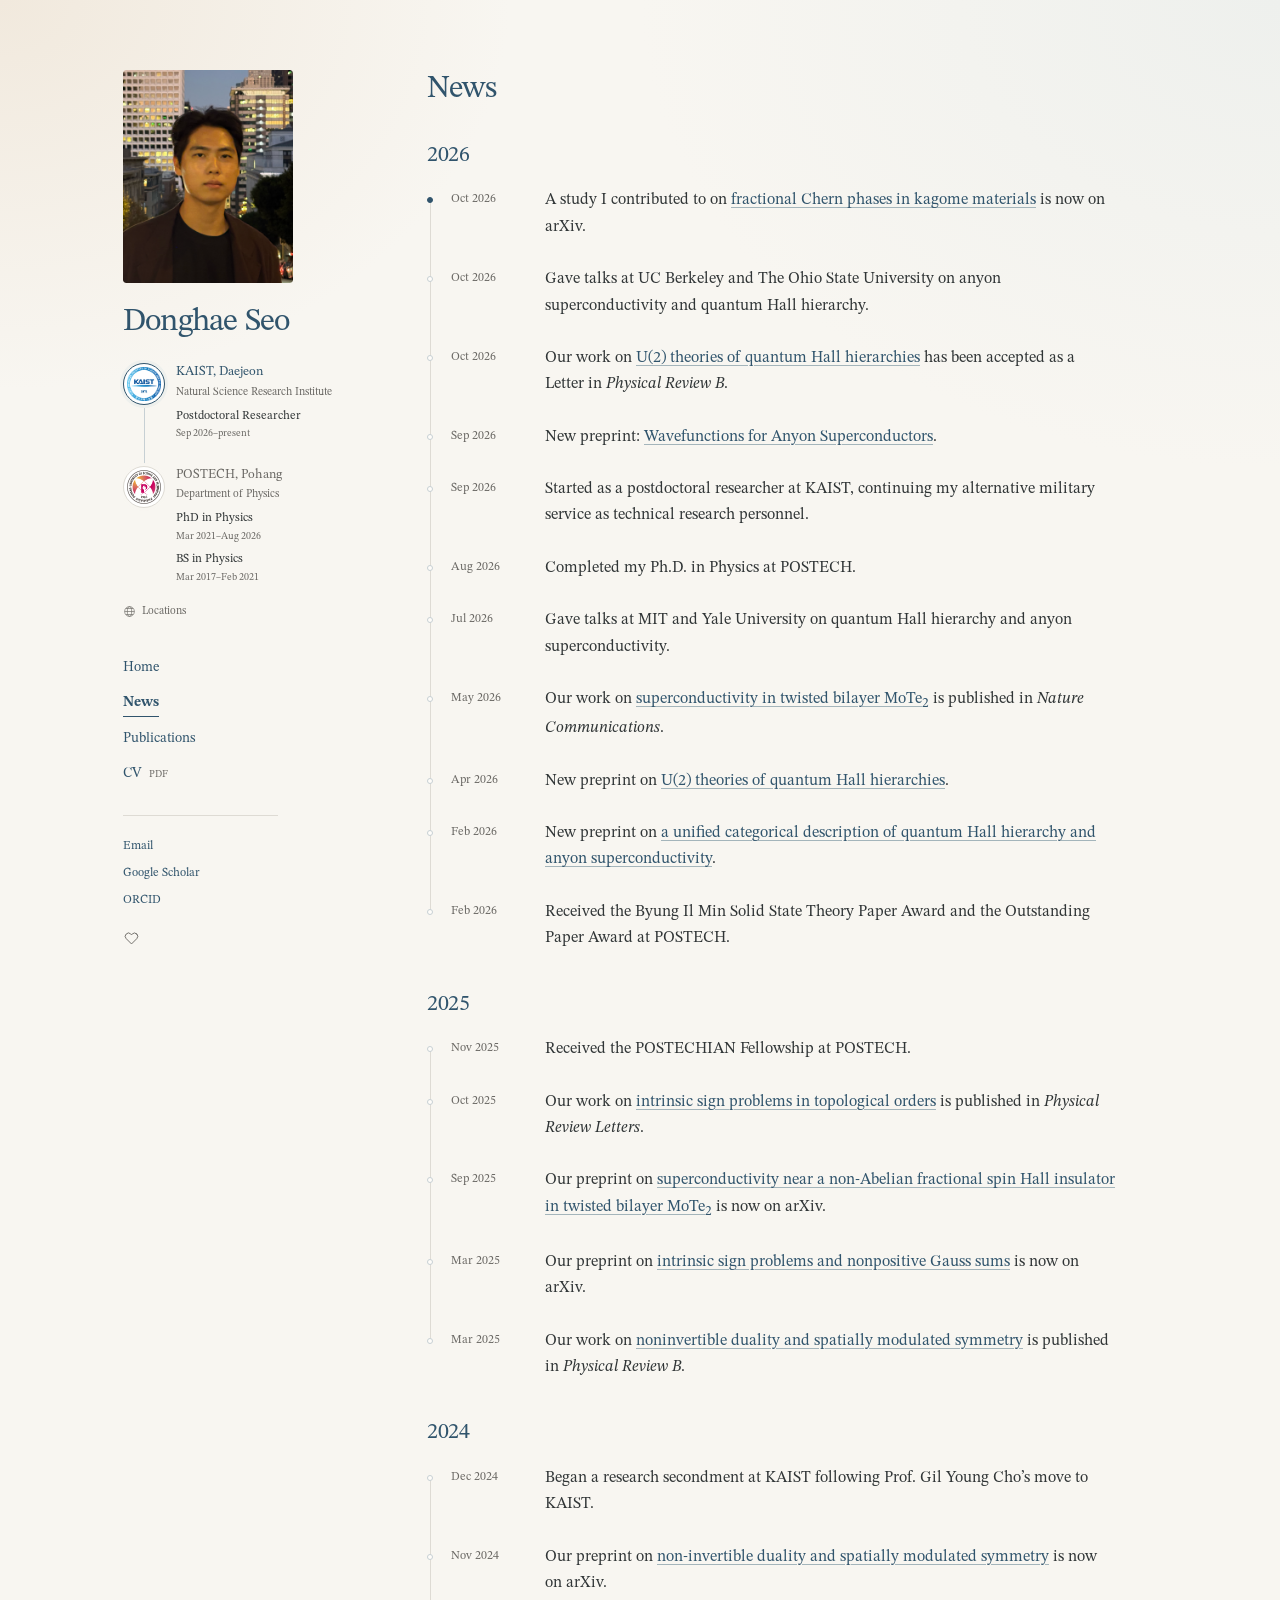
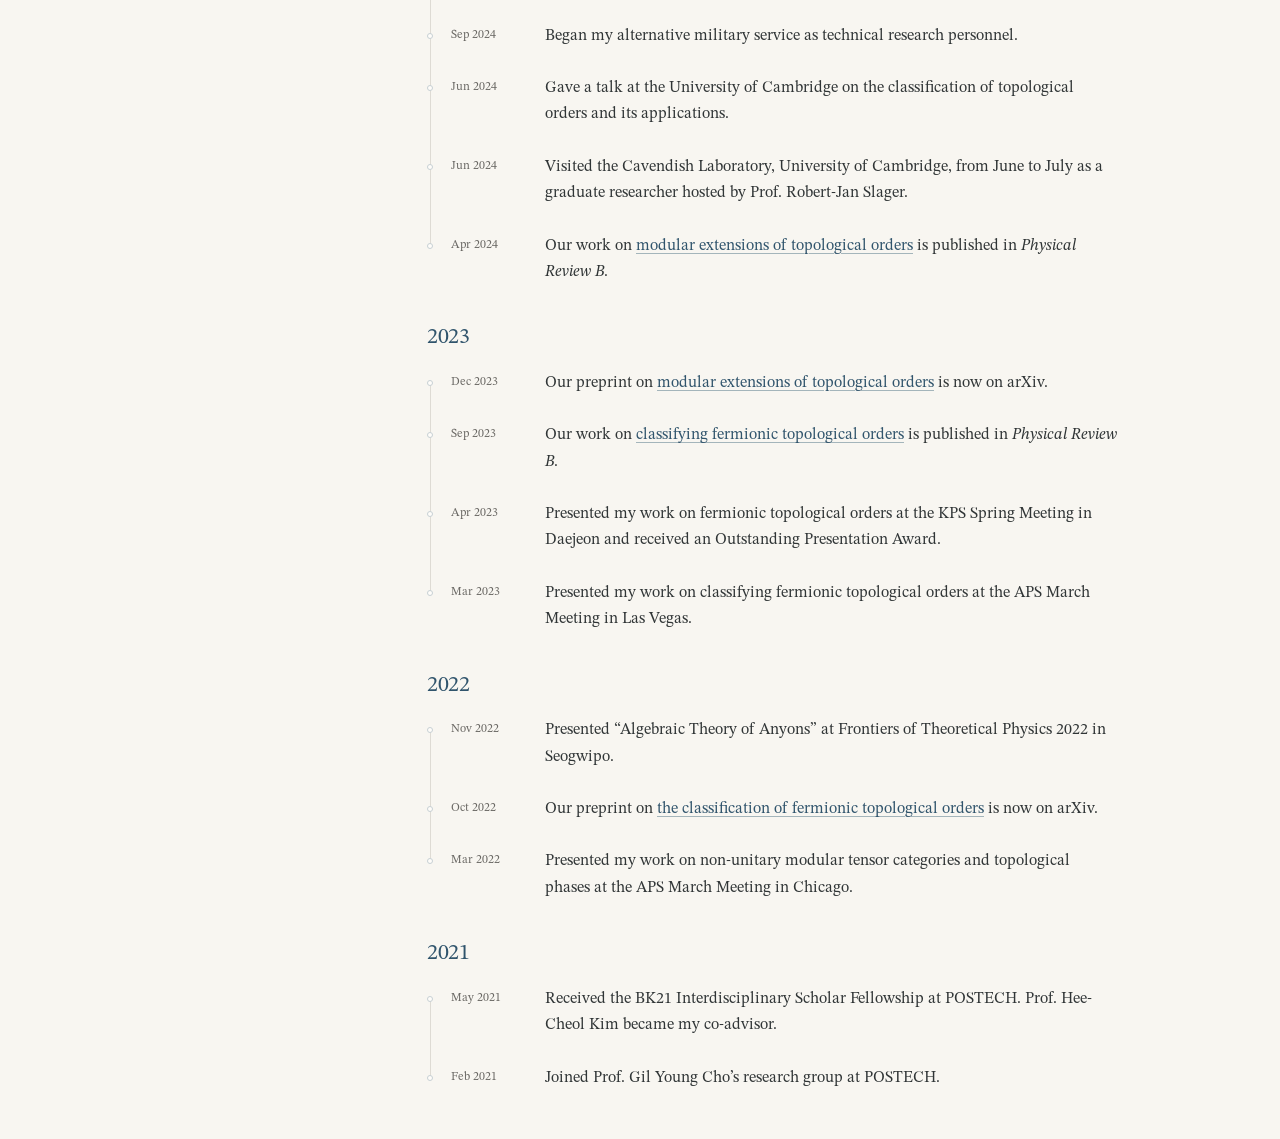
==== news.html @ e355d9b3 "Announce kagome preprint and update CV with OSU seminar" ====
<!doctype html>
<html lang="en">
<head>
  <!-- Google tag (gtag.js): G-DH060W1ZBT; initialized once by analytics.js. -->
  <script src="analytics.js?v=5"></script>
  <meta charset="utf-8">
  <meta name="viewport" content="width=device-width, initial-scale=1">
  <meta name="description" content="News and updates from Donghae Seo, a theoretical physicist at KAIST.">
  <title>News · Donghae Seo</title>
  <link rel="icon" href="data:,">
  <script src="themes.js?v=8"></script>
  <link rel="stylesheet" href="styles.css?v=23">
  <link rel="stylesheet" href="kaist-theme.css?v=13">
  <script defer src="motion.js"></script>
  <script defer src="profile.js?v=3"></script>
  <script defer src="assets/map/d3.v7.9.0.min.js"></script>
  <script defer src="assets/map/topojson-client.v3.1.0.min.js"></script>
  <script defer src="assets/map/land-50m.js"></script>
  <script defer src="assets/map/land-110m.js"></script>
  <script defer src="locations-data.js?v=6"></script>
  <script defer src="locations-layout.js?v=1"></script>
  <script defer src="locations.js?v=2"></script>
</head>
<body>
  <a class="skip-link" href="#main">Skip to content</a>
  <div class="site-layout">
    <header class="identity">
      <div class="profile-heading">
        <details class="photo-disclosure">
          <summary class="photo-trigger" aria-label="Portrait of Donghae Seo — photo location and date" aria-controls="photo-note">
            <img class="profile-photo" src="assets/donghae-seo-san-francisco-2026-profile-4x5.png" alt="Portrait of Donghae Seo" width="1600" height="2000">
          </summary>
          <p class="photo-note" id="photo-note">San Francisco <span class="photo-date">· 2026</span></p>
        </details>
        <div class="profile-details">
          <details class="name-disclosure">
            <summary class="site-name" aria-controls="name-note" aria-label="Donghae Seo — Korean name and pronunciation">Donghae Seo</summary>
            <div class="name-note" id="name-note">
              <p class="name-korean" lang="ko">서동해</p>
              <p class="name-pronunciation" aria-label="Approximate English pronunciation">Donghae <span>“dong-heh”</span><br>Seo <span>“suh”</span></p>
              <div class="name-hint">
                <p>A couple of pronunciation hints:</p>
                <dl class="name-memory">
                  <div><dt>hae</dt><dd>“head” without the <em>d</em></dd></div>
                  <div><dt>Seo</dt><dd>“sun” without the <em>n</em></dd></div>
                </dl>
              </div>
            </div>
          </details>
          <details class="affiliation-history" open>
            <summary class="affiliation-summary">
              <span class="affiliation-current">
                <img src="assets/kaist-emblem.gif" alt="" width="32" height="32">
                <span class="affiliation-current-label"><span class="affiliation-current-school">KAIST, Daejeon</span><span class="affiliation-current-title">Postdoctoral Researcher</span></span>
              </span>
              <span class="affiliation-summary-heading">Affiliations</span>
              <span class="affiliation-more"><span class="affiliation-more-label">More</span><span class="affiliation-less-label">Less</span></span>
            </summary>
            <ol class="affiliations" aria-label="Affiliation timeline: select a color theme">
              <li>
                <span class="affiliation-choice current-affiliation">
                  <span class="affiliation-badge"><img class="affiliation-emblem" src="assets/kaist-emblem.gif" alt="" width="34" height="34"></span>
                  <span class="affiliation-label">
                    <span class="affiliation-school">KAIST, Daejeon</span>
                    <span class="affiliation-unit">Natural Science Research Institute</span>
                    <span class="affiliation-positions">
                      <span class="affiliation-position"><span class="affiliation-title">Postdoctoral Researcher</span><span class="affiliation-period">Sep 2026–present</span></span>
                    </span>
                  </span>
                </span>
              </li>
              <li>
                <span class="affiliation-choice former-affiliation">
                  <span class="affiliation-badge"><img class="affiliation-emblem" src="assets/postech-emblem.png" alt="" width="34" height="34"></span>
                  <span class="affiliation-label">
                    <span class="affiliation-school">POSTECH, Pohang</span>
                    <span class="affiliation-unit">Department of Physics</span>
                    <span class="affiliation-positions">
                      <span class="affiliation-position"><span class="affiliation-title">PhD in Physics</span><span class="affiliation-period">Mar 2021–Aug 2026</span></span>
                      <span class="affiliation-position"><span class="affiliation-title">BS in Physics</span><span class="affiliation-period">Mar 2017–Feb 2021</span></span>
                    </span>
                  </span>
                </span>
              </li>
            </ol>
          </details>
          <details class="location-disclosure">
            <summary class="location-trigger" aria-controls="location-panel">
              <svg viewBox="0 0 24 24" aria-hidden="true"><circle cx="12" cy="12" r="9"/><ellipse cx="12" cy="12" rx="4" ry="9"/><path d="M3 12h18M5 6.5h14M5 17.5h14"/></svg>
              <span>Locations</span>
            </summary>
            <div class="location-panel" id="location-panel">
              <div class="location-heading"><span>Affiliations &amp; visits</span><div class="location-views" aria-label="Map view"><button type="button" data-map-view="map" aria-pressed="true">Map</button><button type="button" data-map-view="globe" aria-pressed="false">Globe</button></div></div>
              <svg class="location-map" viewBox="0 0 320 180" role="group" aria-label="Affiliations and institutions visited in South Korea, Japan, the United Kingdom, and the United States"></svg>
              <div class="location-map-tools"><span class="location-map-caption">Select a dot</span><div class="location-zoom-controls" aria-label="Map zoom"><button class="location-zoom-step location-zoom-out" type="button" aria-label="Zoom out" disabled>−</button><button class="location-zoom" type="button" disabled>World view</button><button class="location-zoom-step location-zoom-in" type="button" aria-label="Zoom in">+</button></div></div>
              <div class="location-legend" aria-label="Filled dots mark affiliations; outlined dots mark visits"><span><i class="legend-affiliation"></i>Affiliations</span><span><i class="legend-visit"></i>Visits</span></div>
              <label class="location-picker-label" for="location-select">Choose an institution</label>
              <select class="location-picker" id="location-select" aria-label="Choose an institution">
                <optgroup label="Affiliations"><option value="kaist">KAIST · Daejeon</option><option value="postech">POSTECH · Pohang</option></optgroup>
              </select>
              <div class="location-status" aria-live="polite"><p class="location-name">KAIST</p><p class="location-city">Daejeon, South Korea</p></div>
              <div class="location-cluster" hidden><div class="location-cluster-heading"><span class="location-cluster-title"></span><button class="location-cluster-close" type="button">Collapse</button></div><ul class="location-cluster-list" aria-label="Institutions in this group"></ul></div>
            </div>
          </details>
          <span class="theme-status" role="status" aria-live="polite"></span>
        </div>
      </div>
      <nav class="site-nav" aria-label="Main navigation">
        <a href="index.html">Home</a>
        <a href="news.html" aria-current="page">News</a>
        <a href="publications.html">Publications</a>
        <a href="assets/Donghae_Seo_CV.pdf">CV <span class="format">PDF</span></a>
      </nav>
      <div class="profile-links" aria-label="Contact and academic profiles">
        <details class="email-disclosure">
          <summary class="email-trigger" aria-controls="email-note" aria-label="Show KAIST email address">Email</summary>
          <div class="email-note" id="email-note">
            <a class="email-address" hidden></a>
            <noscript>donghae.seo [at] kaist.ac.kr</noscript>
          </div>
        </details>
        <a href="https://scholar.google.com/citations?user=h_EDQb0AAAAJ&amp;hl=en">Google Scholar</a>
        <a href="https://orcid.org/0009-0005-3455-2430">ORCID</a>
        <a class="personal-link" href="https://munjungkim.github.io/index.html" aria-label="My wife’s homepage">
          <svg viewBox="0 0 24 24" aria-hidden="true" focusable="false"><path d="M20.5 4.8a5.2 5.2 0 0 0-7.4 0L12 5.9l-1.1-1.1a5.2 5.2 0 0 0-7.4 7.4L12 20.7l8.5-8.5a5.2 5.2 0 0 0 0-7.4Z" stroke-linecap="round" stroke-linejoin="round"/></svg>
        </a>
      </div>
    </header>
    <div class="content-column">
      <main id="main">
        <section class="news-page" aria-labelledby="news-heading">
          <h1 id="news-heading">News</h1>
          <h2 class="news-year" id="news-2026">2026</h2>
          <ul class="news-list" role="list" aria-labelledby="news-2026">
            <li>
              <time datetime="2026-10-17">Oct 2026</time>
              <p>A study I contributed to on <a href="https://arxiv.org/abs/2610.24633">fractional Chern phases in kagome materials</a> is now on arXiv.</p>
            </li>
            <li>
              <time datetime="2026-10">Oct 2026</time>
              <p>Gave talks at UC Berkeley and The Ohio State University on anyon superconductivity and quantum Hall hierarchy.</p>
            </li>
            <li>
              <time datetime="2026-10-05">Oct 2026</time>
              <p>Our work on <a href="https://doi.org/10.1103/fbz5-mbr4">U(2) theories of quantum Hall hierarchies</a> has been accepted as a Letter in <em>Physical Review B</em>.</p>
            </li>
            <li>
              <time datetime="2026-09-03">Sep 2026</time>
              <p>New preprint: <a href="https://arxiv.org/abs/2609.04187">Wavefunctions for Anyon Superconductors</a>.</p>
            </li>
            <li>
              <time datetime="2026-09">Sep 2026</time>
              <p>Started as a postdoctoral researcher at KAIST, continuing my alternative military service as technical research personnel.</p>
            </li>
            <li>
              <time datetime="2026-08">Aug 2026</time>
              <p>Completed my Ph.D. in Physics at POSTECH.</p>
            </li>
            <li>
              <time datetime="2026-07">Jul 2026</time>
              <p>Gave talks at MIT and Yale University on quantum Hall hierarchy and anyon superconductivity.</p>
            </li>
            <li>
              <time datetime="2026-05-29">May 2026</time>
              <p>Our work on <a href="https://doi.org/10.1038/s41467-026-73777-8">superconductivity in twisted bilayer MoTe<sub>2</sub></a> is published in <em>Nature Communications</em>.</p>
            </li>
            <li>
              <time datetime="2026-04-10">Apr 2026</time>
              <p>New preprint on <a href="https://arxiv.org/abs/2604.09542">U(2) theories of quantum Hall hierarchies</a>.</p>
            </li>
            <li>
              <time datetime="2026-02-03">Feb 2026</time>
              <p>New preprint on <a href="https://arxiv.org/abs/2602.03848">a unified categorical description of quantum Hall hierarchy and anyon superconductivity</a>.</p>
            </li>
            <li>
              <time datetime="2026-02">Feb 2026</time>
              <p>Received the Byung Il Min Solid State Theory Paper Award and the Outstanding Paper Award at POSTECH.</p>
            </li>
          </ul>
          <h2 class="news-year" id="news-2025">2025</h2>
          <ul class="news-list" role="list" aria-labelledby="news-2025">
            <li>
              <time datetime="2025-11">Nov 2025</time>
              <p>Received the POSTECHIAN Fellowship at POSTECH.</p>
            </li>
            <li>
              <time datetime="2025-10-02">Oct 2025</time>
              <p>Our work on <a href="https://doi.org/10.1103/c8n5-l11j">intrinsic sign problems in topological orders</a> is published in <em>Physical Review Letters</em>.</p>
            </li>
            <li>
              <time datetime="2025-09-28">Sep 2025</time>
              <p>Our preprint on <a href="https://arxiv.org/abs/2509.23904">superconductivity near a non-Abelian fractional spin Hall insulator in twisted bilayer MoTe<sub>2</sub></a> is now on arXiv.</p>
            </li>
            <li>
              <time datetime="2025-03-27">Mar 2025</time>
              <p>Our preprint on <a href="https://arxiv.org/abs/2503.21925">intrinsic sign problems and nonpositive Gauss sums</a> is now on arXiv.</p>
            </li>
            <li>
              <time datetime="2025-03-05">Mar 2025</time>
              <p>Our work on <a href="https://doi.org/10.1103/PhysRevB.111.115112">noninvertible duality and spatially modulated symmetry</a> is published in <em>Physical Review B</em>.</p>
            </li>
          </ul>
          <h2 class="news-year" id="news-2024">2024</h2>
          <ul class="news-list" role="list" aria-labelledby="news-2024">
            <li>
              <time datetime="2024-12">Dec 2024</time>
              <p>Began a research secondment at KAIST following Prof. Gil Young Cho’s move to KAIST.</p>
            </li>
            <li>
              <time datetime="2024-11-06">Nov 2024</time>
              <p>Our preprint on <a href="https://arxiv.org/abs/2411.04182">non-invertible duality and spatially modulated symmetry</a> is now on arXiv.</p>
            </li>
            <li>
              <time datetime="2024-09">Sep 2024</time>
              <p>Began my alternative military service as technical research personnel.</p>
            </li>
            <li>
              <time datetime="2024-06">Jun 2024</time>
              <p>Gave a talk at the University of Cambridge on the classification of topological orders and its applications.</p>
            </li>
            <li>
              <time datetime="2024-06">Jun 2024</time>
              <p>Visited the Cavendish Laboratory, University of Cambridge, from June to July as a graduate researcher hosted by Prof. Robert-Jan Slager.</p>
            </li>
            <li>
              <time datetime="2024-04-02">Apr 2024</time>
              <p>Our work on <a href="https://doi.org/10.1103/PhysRevB.109.155105">modular extensions of topological orders</a> is published in <em>Physical Review B</em>.</p>
            </li>
          </ul>
          <h2 class="news-year" id="news-2023">2023</h2>
          <ul class="news-list" role="list" aria-labelledby="news-2023">
            <li>
              <time datetime="2023-12-01">Dec 2023</time>
              <p>Our preprint on <a href="https://arxiv.org/abs/2312.00868">modular extensions of topological orders</a> is now on arXiv.</p>
            </li>
            <li>
              <time datetime="2023-09-01">Sep 2023</time>
              <p>Our work on <a href="https://doi.org/10.1103/PhysRevB.108.115103">classifying fermionic topological orders</a> is published in <em>Physical Review B</em>.</p>
            </li>
            <li>
              <time datetime="2023-04">Apr 2023</time>
              <p>Presented my work on fermionic topological orders at the KPS Spring Meeting in Daejeon and received an Outstanding Presentation Award.</p>
            </li>
            <li>
              <time datetime="2023-03">Mar 2023</time>
              <p>Presented my work on classifying fermionic topological orders at the APS March Meeting in Las Vegas.</p>
            </li>
          </ul>
          <h2 class="news-year" id="news-2022">2022</h2>
          <ul class="news-list" role="list" aria-labelledby="news-2022">
            <li>
              <time datetime="2022-11">Nov 2022</time>
              <p>Presented “Algebraic Theory of Anyons” at Frontiers of Theoretical Physics 2022 in Seogwipo.</p>
            </li>
            <li>
              <time datetime="2022-10-07">Oct 2022</time>
              <p>Our preprint on <a href="https://arxiv.org/abs/2210.03681">the classification of fermionic topological orders</a> is now on arXiv.</p>
            </li>
            <li>
              <time datetime="2022-03">Mar 2022</time>
              <p>Presented my work on non-unitary modular tensor categories and topological phases at the APS March Meeting in Chicago.</p>
            </li>
          </ul>
          <h2 class="news-year" id="news-2021">2021</h2>
          <ul class="news-list" role="list" aria-labelledby="news-2021">
            <li>
              <time datetime="2021-05">May 2021</time>
              <p>Received the BK21 Interdisciplinary Scholar Fellowship at POSTECH. Prof. Hee-Cheol Kim became my co-advisor.</p>
            </li>
            <li>
              <time datetime="2021-02">Feb 2021</time>
              <p>Joined Prof. Gil Young Cho’s research group at POSTECH.</p>
            </li>
          </ul>
        </section>
      </main>

    </div>
  </div>
</body>
</html>
---- styles.css ----
* { box-sizing: border-box; }
:root {
  color-scheme: light;
  --paper: #f8f6f1;
  --surface: #fffdfa;
  --ink: #303536;
  --muted: #6b6965;
  --link: #30546c;
  --rule: #dedbd4;
  --serif: 'STIX Two Text', 'Times New Roman', serif;
}
html { scroll-padding-top: 30px; }
body {
  margin: 0;
  min-height: 100vh;
  background-color: var(--paper);
  /* Soft light at the page edges echoes the portrait; it fades before the
     longer reading sections and follows the selected affiliation palette. */
  background-image:
    radial-gradient(ellipse 680px 520px at 0 0, #f1e9dd 0%, transparent 75%),
    radial-gradient(ellipse 820px 600px at 100% 0, var(--theme-wash, #eef0ed) 0%, transparent 78%);
  background-size: 100% 700px;
  background-repeat: no-repeat;
  color: var(--ink);
  font: 16px/1.75 var(--serif);
  -webkit-font-smoothing: antialiased;
}
button, input, select, textarea { font-family: inherit; }
a { color: var(--link); text-decoration: underline; text-decoration-color: #9eb2c0; text-underline-offset: 3px; text-decoration-thickness: 1px; }
a:hover { color: #122f43; text-decoration-color: currentColor; }
a:focus-visible { outline: 2px solid var(--link); outline-offset: 5px; }
p { margin: 0 0 18px; }
h1, h2, h3, h4 { color: var(--ink); }
.site-layout { display: grid; grid-template-columns: 220px minmax(0, 690px); gap: 84px; max-width: 1114px; margin: 70px auto 0; padding: 0 40px; }
.identity { position: sticky; top: 56px; align-self: start; }
.photo-disclosure { position: relative; width: fit-content; margin-bottom: 20px; }
.photo-trigger { display: block; overflow: hidden; list-style: none; cursor: pointer; border-radius: 3px; }
.photo-trigger::-webkit-details-marker { display: none; }
.photo-trigger::marker { content: ''; }
.photo-trigger:focus-visible { outline: 2px solid var(--link); outline-offset: 4px; }
.profile-photo { display: block; width: 170px; height: auto; aspect-ratio: 4 / 5; object-fit: cover; object-position: center; border-radius: 3px; margin: 0; }
.photo-note { position: absolute; top: 100%; left: 0; margin: 7px 0 0; color: var(--muted); font-size: 11px; line-height: 1.2; white-space: nowrap; }
.photo-date { white-space: nowrap; }
.profile-details { min-width: 0; }
.name-disclosure { position: relative; width: fit-content; max-width: 100%; margin-bottom: 16px; }
.site-name { display: block; color: var(--ink); font: 400 32px/1.2 var(--serif); letter-spacing: -.035em; white-space: nowrap; list-style: none; cursor: pointer; }
.site-name::-webkit-details-marker { display: none; }
.site-name::marker { content: ""; }
.site-name:hover { color: var(--link); }
.site-name:focus-visible { outline: 2px solid var(--link); outline-offset: 5px; }
.name-note { position: absolute; top: 100%; left: 0; z-index: 3; width: 284px; max-width: calc(100vw - 48px); padding: 14px 16px; border: 1px solid var(--rule); border-radius: 3px; background: var(--surface); box-shadow: 0 4px 14px #26333d12; }
.name-korean { font: 500 17px/1.5 var(--serif); letter-spacing: .08em; margin: 0 0 5px; }
.name-pronunciation { font: 12px/1.7 var(--serif); margin: 0; }
.name-pronunciation span { color: var(--muted); }
.name-hint { margin: 9px 0 0; padding-top: 9px; border-top: 1px solid var(--rule); color: var(--muted); font-size: 12px; line-height: 1.6; }
.name-hint em { color: var(--ink); }
.name-hint p { margin: 0 0 7px; font-size: 11px; }
.name-memory { margin: 0; font-size: 12px; line-height: 1.65; }
.name-memory > div { display: grid; grid-template-columns: 39px 1fr; gap: 6px; margin-top: 3px; }
.name-memory dt { color: var(--ink); }
.name-memory dd { margin: 0; }
.location-disclosure { position: relative; width: fit-content; margin-top: 9px; z-index: 2; }
.location-trigger { display: inline-flex; align-items: center; gap: 6px; min-height: 28px; color: var(--muted); font-size: 11px; cursor: pointer; list-style: none; }
.location-trigger::-webkit-details-marker { display: none; }
.location-trigger::marker { content: ''; }
.location-trigger svg { width: 13px; height: 13px; fill: none; stroke: currentColor; stroke-width: 1.2; }
.location-trigger:hover, .location-disclosure[open] .location-trigger { color: var(--link); }
.location-trigger:focus-visible { outline: 2px solid var(--link); outline-offset: 3px; }
.identity:has(.location-disclosure[open]) { z-index: 10; }
.location-panel { position: fixed; z-index: 20; width: 352px; max-width: calc(100vw - 32px); max-height: calc(100vh - 32px); max-height: calc(100dvh - 32px); overflow-y: auto; overscroll-behavior: contain; padding: 13px 14px 12px; border: 1px solid var(--rule); border-top: 2px solid var(--theme-accent); border-radius: 3px; background: var(--surface); box-shadow: 0 6px 22px #26333d15; }
.location-heading, .location-map-tools { display: flex; align-items: center; justify-content: space-between; gap: 8px; }
.location-heading > span { font-size: 13px; color: var(--ink); }
.location-views { display: inline-flex; padding: 2px; border: 1px solid var(--rule); border-radius: 4px; }
.location-panel button { font-family: inherit; font-size: 11px; line-height: 1.3; cursor: pointer; color: var(--muted); background: none; border: 0; }
.location-views button { min-height: 27px; padding: 5px 9px; border-radius: 2px; }
.location-views button[aria-pressed='true'] { background: var(--theme-wash); color: var(--link); }
.location-map { display: block; width: 100%; height: auto; margin-top: 10px; overflow: hidden; border-radius: 2px; }
.location-map.is-globe { cursor: grab; touch-action: none; }
.location-map.is-globe:active { cursor: grabbing; }
.location-map:focus-visible { outline: 2px solid var(--link); outline-offset: 2px; }
.map-ocean { fill: #f2f1ec; stroke: #dcded8; stroke-width: .7; }
.map-land { fill: #d8dfdc; stroke: #fff; stroke-width: .4; stroke-linejoin: round; }
.map-grid { fill: none; stroke: #d7dcd7; stroke-width: .45; opacity: .85; }
.map-label { font-family: var(--serif); font-size: 10px; fill: #536170; paint-order: stroke; stroke: white; stroke-width: 3px; stroke-linejoin: round; }
.map-marker-button { cursor: pointer; outline: none; }
.map-marker-button:focus-visible .map-marker { stroke: var(--link); stroke-width: 3; }
.map-marker { stroke: white; stroke-width: 1.2; }
.map-halo { fill: none; stroke-width: 1; opacity: .5; }
.location-map-tools { min-height: 26px; margin-bottom: 8px; }
.location-map-caption { color: var(--muted); font-size: 10px; }
.location-zoom-controls { display: flex; align-items: center; gap: 2px; margin-left: auto; flex-shrink: 0; }
.location-panel .location-zoom { min-height: 30px; padding: 3px 5px; color: var(--link); }
.location-panel .location-zoom-step { width: 30px; height: 30px; border: 1px solid var(--rule); border-radius: 3px; font-size: 18px; color: var(--link); }
.location-panel button:disabled { opacity: .35; cursor: default; }
.location-panel button:focus-visible { outline: 2px solid var(--link); outline-offset: 2px; }
.location-zoom:hover { text-decoration: underline; text-underline-offset: 3px; }
.location-legend { display: flex; gap: 14px; margin: 0 0 8px; font-size: 10px; color: var(--muted); }
.location-legend span { display: flex; align-items: center; gap: 5px; }
.location-legend i { display: inline-block; width: 6px; height: 6px; border-radius: 50%; border: 1px solid #577f82; }
.legend-affiliation { background: #577f82; }
.legend-visit { background: var(--surface); }
.location-picker-label { position: absolute; width: 1px; height: 1px; overflow: hidden; clip-path: inset(50%); white-space: nowrap; }
.location-picker { width: 100%; min-height: 36px; padding: 6px 8px; border: 1px solid var(--rule); border-radius: 3px; background: var(--surface); color: var(--ink); font: 12px/1.4 var(--serif); }
.location-picker:focus-visible { outline: 2px solid var(--link); outline-offset: 2px; }
.location-status { margin: 10px 0 0; color: var(--muted); font-size: 11px; line-height: 1.45; }
.location-status p { margin: 0; }
.location-status .location-name { color: var(--ink); font-size: 13px; }
.location-status .location-city { margin-top: 3px; font-size: 10px; }
.location-cluster { margin-top: 12px; padding-top: 10px; border-top: 1px solid var(--rule); }
.location-cluster[hidden] { display: none; }
.location-cluster-heading { display: flex; align-items: center; justify-content: space-between; color: var(--muted); font-size: 11px; }
.location-panel .location-cluster-close { min-height: 28px; color: var(--link); }
.location-cluster-list { list-style: none; margin: 4px 0 0; padding: 0; max-height: 176px; overflow-y: auto; }
.location-panel .location-cluster-list button { display: flex; gap: 8px; align-items: center; text-align: left; width: 100%; min-height: 36px; padding: 5px 6px; color: var(--ink); border-radius: 3px; font-size: 12px; line-height: 1.4; }
.location-cluster-list button:hover, .location-cluster-list button[aria-pressed='true'] { background: var(--theme-wash, #edf3f5); }
.map-marker-hit { fill: transparent; cursor: pointer; }
.site-nav { display: flex; flex-direction: column; align-items: flex-start; gap: 9px; margin-top: 32px; font-size: 14px; }
.site-nav a { text-decoration: none; }
.site-nav a:hover { text-decoration: underline; }
.site-nav a[aria-current="page"] { color: var(--ink); font-weight: 600; }
.site-nav a[aria-current="page"]::after { content: ""; display: block; height: 1px; background: #738895; margin-top: 1px; }
.format { font-size: 10px; color: var(--muted); margin-left: 4px; }
.profile-links { display: flex; flex-direction: column; align-items: flex-start; gap: 6px; margin-top: 27px; padding-top: 20px; border-top: 1px solid var(--rule); width: 155px; font-size: 12px; }
.profile-links a { text-decoration: none; }
.profile-links a:hover { text-decoration: underline; }
.email-disclosure { position: relative; }
.email-trigger { display: block; color: var(--link); list-style: none; cursor: pointer; }
.email-trigger::-webkit-details-marker { display: none; }
.email-trigger::marker { content: ""; }
.email-trigger:hover { text-decoration: underline; text-underline-offset: 3px; }
.email-trigger:focus-visible { outline: 2px solid var(--link); outline-offset: 5px; }
.email-note { position: absolute; top: 100%; left: 0; z-index: 2; width: max-content; max-width: calc(100vw - 48px); padding: 10px 12px; border: 1px solid var(--rule); border-radius: 3px; background: var(--surface); box-shadow: 0 4px 14px #26333d12; }
.email-address { overflow-wrap: anywhere; }
.email-address[hidden] { display: none; }
.content-column { min-width: 0; }
h1 { font: 400 31px/1.25 var(--serif); letter-spacing: -.025em; margin: 0 0 24px; }
.news-section, .research-section { margin-top: 38px; }
.news-section:first-child { margin-top: 0; }
.section-heading { display: flex; justify-content: space-between; align-items: baseline; gap: 20px; padding-bottom: 15px; border-bottom: 1px solid var(--rule); }
h2 { font: 400 26px/1.3 var(--serif); letter-spacing: -.02em; margin: 0; }
.section-heading > a { font-size: 12px; white-space: nowrap; }
.news-list { list-style: none; padding: 0; margin: 20px 0 0; }
.news-list li { display: grid; grid-template-columns: 80px minmax(0, 1fr); gap: 18px; margin-top: 15px; }
.news-list time, .news-date { color: var(--muted); font-size: 12px; line-height: 1.8; padding-top: 2px; white-space: nowrap; }
.news-list p { font-size: 14px; line-height: 1.75; margin: 0; }
.research-project { padding-top: 22px; }
.research-project h3 { font: 600 15px/1.5 var(--serif); margin: 0 0 4px; }
.research-project p { font-size: 14px; line-height: 1.8; margin: 0; }
.research-project + .research-project { margin-top: 28px; border-top: 1px solid var(--rule); }
.research-papers { list-style: none; margin: 18px 0 0; padding: 0 0 0 14px; border-left: 2px solid var(--rule); }
.research-papers li + li { margin-top: 13px; }
.research-papers a { font-size: 13px; line-height: 1.65; }
.paper-meta { display: block; color: var(--muted); font-size: 11px; line-height: 1.7; margin-top: 2px; }
.news-page > h1 { margin-bottom: 32px; }
.news-page .news-year { margin: 0 0 18px; color: var(--link); font: 400 22px/1.3 var(--serif); letter-spacing: -.015em; break-after: avoid; }
:is(.news-page, .news-section) .news-list { margin: 0; padding-left: 24px; }
:is(.news-page, .news-section) .news-list li { position: relative; grid-template-columns: 76px minmax(0, 1fr); gap: 18px; margin: 0; padding: 0 0 26px; }
:is(.news-page, .news-section) .news-list li:last-child { padding-bottom: 0; }
:is(.news-page, .news-section) .news-list li::before { content: ''; box-sizing: border-box; position: absolute; z-index: 1; left: -24px; top: 10px; width: 6px; height: 6px; border: 1px solid var(--theme-soft, var(--rule)); border-radius: 50%; background: var(--surface); }
:is(.news-page, .news-section) .news-list li:not(:last-child)::after { content: ''; position: absolute; left: -21.5px; top: 13px; bottom: -13px; width: 1px; background: var(--rule); }
:is(.news-page, .news-section) .news-list:first-of-type li:first-child::before { border-color: var(--link); background: var(--link); }
:is(.news-page, .news-section) .news-list time { padding-top: 3px; font-size: 12px; line-height: 1.65; font-variant-numeric: tabular-nums; }
.news-page .news-list p { font-size: 16px; line-height: 1.65; }
.news-page .news-list + .news-year { margin-top: 38px; }
.news-section .section-heading { padding-bottom: 0; border-bottom: 0; }
.news-section .section-heading::after { content: none; }
.news-section .news-list { margin-top: 22px; }
.news-section .news-list li { padding-bottom: 20px; }
.news-section .news-list li:last-child { padding-bottom: 0; }
.publication-page > h1 { margin-bottom: 12px; }
.publication-legend { color: var(--muted); font-size: 12px; line-height: 1.65; margin: 0 0 32px; }
.publication-group { display: flex; align-items: center; gap: 16px; margin: 0; color: var(--link); font: 600 14px/1.5 var(--serif); letter-spacing: .02em; }
.publication-group::after { content: ''; height: 1px; flex: 1; min-width: 20px; background: var(--rule); }
.publication-list { list-style: none; padding: 0; margin: 0; }
.publication-list li { margin: 0; padding: 22px 0; }
.publication-list li + li { border-top: 1px solid var(--rule); }
.publication-list h3 { font: 400 18px/1.45 var(--serif); margin: 0 0 7px; }
.publication-list h3 a { color: var(--ink); text-decoration: none; }
.publication-list h3 a:hover, .publication-list h3 a:focus-visible { color: var(--link); text-decoration: underline; }
.publication-list p { font-size: 14px; line-height: 1.6; margin: 0; }
.authors { color: var(--muted); }
.authors strong { font-weight: 600; color: var(--ink); }
.publication-list .venue { padding-top: 5px; font-size: 13px; }
.venue a { text-decoration: none; }
.venue a:hover, .venue a:focus-visible { text-decoration: underline; }
.publication-list + .publication-group { margin-top: 22px; }
sup { font-size: .72em; line-height: 0; }
footer { border-top: 1px solid var(--rule); margin-top: 55px; padding: 18px 0 30px; font-size: 11px; color: var(--muted); }
.personal-link { display: grid; place-items: center; width: 44px; height: 44px; margin-left: -14px; color: var(--muted); }
.personal-link svg { width: 15px; height: 15px; fill: none; stroke: currentColor; stroke-width: 1.5; transition: color 160ms ease, fill 160ms ease; }
.personal-link:hover, .personal-link:focus-visible { color: #a45e74; }
.personal-link:hover svg, .personal-link:focus-visible svg { fill: #a45e7410; }
.personal-link:focus-visible { outline: 2px solid var(--link); outline-offset: 0; border-radius: 3px; }
.skip-link { position: absolute; top: 8px; left: 8px; transform: translateY(-200%); background: var(--surface); padding: 5px 10px; z-index: 2; }
.skip-link:focus { transform: translateY(0); }
.analytics-banner { position: fixed; z-index: 3; bottom: 18px; left: 50%; transform: translateX(-50%); width: min(680px, calc(100% - 32px)); padding: 18px; border: 1px solid var(--rule); background: var(--surface); box-shadow: 0 3px 18px #26333d1a; }
.analytics-banner[hidden] { display: none; }
.analytics-banner p { font-size: 13px; line-height: 1.6; margin: 0 0 12px; }
.analytics-actions { display: flex; flex-wrap: wrap; justify-content: flex-end; gap: 10px; }
.analytics-actions button { border: 1px solid var(--link); border-radius: 3px; padding: 7px 14px; background: var(--surface); color: var(--link); font: 500 13px/1.5 var(--serif); cursor: pointer; }
.analytics-settings { display: block; border: 0; padding: 0; margin-top: 8px; background: none; color: var(--link); text-decoration: underline; text-underline-offset: 3px; font: inherit; cursor: pointer; }
button:focus-visible { outline: 2px solid var(--link); outline-offset: 4px; }
@media (max-width: 1000px) {
  .site-layout { grid-template-columns: 195px minmax(0, 1fr); gap: 46px; padding-inline: 32px; margin-top: 48px; }
  .site-name { font-size: 29px; }
}
@media (max-width: 760px) {
  .site-layout { display: block; max-width: 690px; margin-top: 30px; padding-inline: 24px; }
  .identity { position: static; padding-bottom: 26px; margin-bottom: 32px; border-bottom: 1px solid var(--rule); }
  .profile-heading { display: grid; grid-template-columns: 88px minmax(0, 1fr); gap: 18px; align-items: center; }
  .photo-disclosure { margin-bottom: 0; }
  .photo-disclosure[open] { margin-bottom: 18px; }
  .photo-note { margin-top: 7px; font-size: 10px; width: 88px; white-space: normal; line-height: 1.15; }
  .profile-photo { width: 88px; margin: 0; }
  .name-disclosure { width: 100%; margin-bottom: 8px; }
  .name-note { left: auto; right: 0; }
  .location-disclosure { grid-column: 1 / -1; margin-top: -9px; }
  .location-trigger { min-height: 30px; }
  .location-panel { left: 50% !important; top: 50% !important; transform: translate(-50%, -50%); max-width: calc(100vw - 32px) !important; max-height: calc(100vh - 32px) !important; max-height: calc(100dvh - 32px) !important; }
  .site-name { font-size: 29px; }
  .site-nav { flex-direction: row; flex-wrap: wrap; gap: 6px 20px; margin-top: 16px; font-size: 13px; }
  .site-nav a { padding-block: 4px; }
  .profile-links { flex-direction: row; flex-wrap: wrap; align-items: center; gap: 6px 22px; border: 0; padding: 0; margin-top: 13px; width: auto; font-size: 13px; }
  .profile-links a, .email-trigger { padding-block: 4px; }
  .news-section, .research-section { margin-top: 30px; }
  .section-heading { gap: 12px; }
  h2 { font-size: 24px; }
  .section-heading > a { font-size: 13px; padding-block: 4px; }
  .news-list li { grid-template-columns: 72px minmax(0, 1fr); gap: 12px; }
  .research-project p { font-size: 15px; }
  .research-papers a { font-size: 14px; }
  .paper-meta { font-size: 12px; }
  footer { margin-top: 38px; }
}
@media (max-width: 480px) {
  :is(.news-page, .news-section) .news-list li { grid-template-columns: minmax(0, 1fr); gap: 4px; }
  :is(.news-page, .news-section) .news-list time { padding-top: 0; }
  :is(.news-page, .news-section) .news-list li::before { top: 7px; }
  :is(.news-page, .news-section) .news-list li:not(:last-child)::after { top: 10px; bottom: -10px; }
}
@media (max-width: 360px) {
  .site-layout { padding-inline: 20px; }
  .profile-heading { grid-template-columns: 70px minmax(0, 1fr); gap: 14px; }
  .profile-photo { width: 70px; }
  .photo-note { width: 70px; }
  .site-name { font-size: 26px; }
  h2 { font-size: 22px; }
}
@media print {
  body { background: #fff; }
  .site-layout { display: block; margin: 0; padding: 0; max-width: none; }
  .identity { position: static; margin-bottom: 25px; }
  .site-nav, .profile-links, .skip-link, footer, .analytics-banner, .name-note, .location-disclosure, .photo-note { display: none; }
  .research-project, .news-list li, .publication-list li { break-inside: avoid; }
}
---- kaist-theme.css ----
/* STIX Two Text: official STIX v2.0.2, SIL OFL 1.1.
   University emblems retain their official colors. Site accents are muted
   blue/burgundy adaptations, paired with warm neutral surfaces for the portrait. */
@font-face { font-family: 'STIX Two Text'; src: url('assets/fonts/STIX2Text-Regular.woff2') format('woff2'); font-style: normal; font-weight: 400; font-display: swap; }
@font-face { font-family: 'STIX Two Text'; src: url('assets/fonts/STIX2Text-Bold.woff2') format('woff2'); font-style: normal; font-weight: 600 900; font-display: swap; }
@font-face { font-family: 'STIX Two Text'; src: url('assets/fonts/STIX2Text-Italic.woff2') format('woff2'); font-style: italic; font-weight: 400; font-display: swap; }
@font-face { font-family: 'STIX Two Text'; src: url('assets/fonts/STIX2Text-BoldItalic.woff2') format('woff2'); font-style: italic; font-weight: 600 900; font-display: swap; }
:root {
  --ink: #303536; --muted: #6b6965;
  --theme-accent: #30546c; --theme-hover: #203f52; --theme-underline: #a4b5bb;
  --theme-rule: #dedbd4; --theme-soft: #c7d0d4; --theme-wash: #eef0ed;
  --link: var(--theme-accent); --rule: var(--theme-rule);
}
a { text-decoration-color: var(--theme-underline); }
a:hover { color: var(--theme-hover); transition: color 180ms ease, text-decoration-color 180ms ease; }
.site-name, h1, h2 { color: var(--theme-accent); }
.site-name { letter-spacing: -.025em; }
.site-name:hover { color: var(--theme-hover); transition: color 180ms ease; }
.news-list p { font-size: 16px; line-height: 1.6; }
.research-project h3 { font: 600 17px/1.4 var(--serif); margin-bottom: 7px; }
.research-project p { font-size: 16px; line-height: 1.65; }
.research-papers a { font-size: 15px; line-height: 1.55; }
.paper-meta { font-size: 12px; }
.authors strong { font-weight: 600; }
.affiliation-history { min-width: 0; }
.affiliation-summary { display: none; }
.affiliations { --affiliation-gap: 17px; position: relative; display: flex; flex-direction: column; gap: var(--affiliation-gap); list-style: none; padding: 0; margin: 18px 0 0; }
.affiliations li { position: relative; }
.affiliations li:not(:last-child)::before { content: ''; position: absolute; top: 25px; left: 21px; width: 1px; height: calc(100% + var(--affiliation-gap)); background: var(--theme-soft); }
.affiliation-choice { position: relative; display: grid; grid-template-columns: 42px minmax(0, 1fr); align-items: start; gap: 11px; width: 100%; padding: 4px 0; border: 0; background: none; color: var(--muted); text-align: left; font: 13px/1.45 var(--serif); cursor: pointer; }
.affiliation-choice:hover, .affiliation-choice[aria-pressed='true'] { color: var(--theme-accent); }
.affiliation-badge { display: grid; place-items: center; width: 42px; height: 42px; border-radius: 50%; border: 1px solid var(--theme-rule); background: #fff; box-shadow: 0 0 0 3px var(--paper); }
.affiliation-emblem { display: block; width: 34px; height: 34px; object-fit: contain; }
.affiliation-choice[aria-pressed='true'] .affiliation-badge { border-color: var(--theme-accent); box-shadow: 0 0 0 3px var(--theme-wash); }
.affiliation-label { display: flex; flex-direction: column; gap: 3px; }
.affiliation-school { font-weight: 500; }
.affiliation-unit { color: var(--muted); font-size: 11px; line-height: 1.45; }
.affiliation-positions { display: flex; flex-direction: column; gap: 8px; margin-top: 4px; }
.affiliation-position { display: flex; flex-direction: column; gap: 1px; }
.affiliation-title { color: var(--ink); font-size: 12px; }
.affiliation-period { font-size: 10px; color: var(--muted); font-variant-numeric: tabular-nums; white-space: nowrap; }
.theme-status { position: absolute; width: 1px; height: 1px; padding: 0; margin: -1px; overflow: hidden; clip-path: inset(50%); white-space: nowrap; border: 0; }
.site-nav { margin-top: 27px; }
.site-nav a { position: relative; }
.site-nav a::after { content: ''; display: block; height: 1px; margin-top: 1px; background: var(--theme-accent); transform: scaleX(0); transform-origin: left; transition: transform 180ms ease; }
.site-nav a:hover { text-decoration: none; }
.site-nav a:hover::after, .site-nav a:focus-visible::after, .site-nav a[aria-current='page']::after { transform: scaleX(1); background: var(--theme-accent); }
.site-nav a[aria-current='page'] { color: var(--theme-accent); }
.section-heading { position: relative; }
.section-heading::after { content: ''; position: absolute; bottom: -1px; left: 0; width: 34px; height: 1px; background: var(--theme-accent); }
.research-papers { border-left-color: var(--theme-soft); }
.research-project:hover .research-papers { border-left-color: var(--theme-accent); transition: border-color 180ms ease; }
.name-note, .email-note { border-top: 2px solid var(--theme-accent); }
.content-column { padding-bottom: 48px; }
/* Animate painted colors rather than discrete custom properties. Keeping this
   click-enabled avoids transitions while the initial stylesheets load. */
.theme-transitions :is(a, h1, h2, .site-name, .affiliation-choice, .affiliation-badge, .affiliation-more, .affiliation-current-school, .profile-links, .identity, .section-heading, .research-papers, .research-project, .name-note, .email-note),
.theme-transitions .section-heading::after, .theme-transitions .affiliations li::before {
  transition: color 480ms ease, background-color 480ms ease, border-color 480ms ease, text-decoration-color 480ms ease, box-shadow 480ms ease;
}
.theme-transitions .site-nav a::after { transition: background-color 480ms ease, transform 180ms ease; }
/* Let the longer career history scroll with the page on shorter screens. */
@media (min-width: 761px) and (max-height: 900px) {
  .identity { position: static; padding-bottom: 32px; }
}
@media (max-width: 760px) {
  .profile-heading { align-items: center; }
  .profile-details { display: contents; }
  .name-disclosure { min-width: 0; margin-bottom: 0; }
  .profile-photo { margin-top: 0; }
  .affiliation-history { grid-column: 1 / -1; }
  .affiliation-summary { display: flex; align-items: center; justify-content: space-between; gap: 16px; min-height: 44px; list-style: none; cursor: pointer; }
  .affiliation-summary::-webkit-details-marker { display: none; }
  .affiliation-summary::marker { content: ''; }
  .affiliation-summary:focus-visible { outline: 2px solid var(--theme-accent); outline-offset: 4px; }
  .affiliation-current { display: flex; align-items: center; gap: 10px; min-width: 0; }
  .affiliation-current img { width: 32px; height: 32px; object-fit: contain; flex: none; }
  .affiliation-current-label { display: flex; flex-direction: column; gap: 1px; }
  .affiliation-current-school { color: var(--theme-accent); font-size: 13px; }
  .affiliation-current-title { color: var(--muted); font-size: 12px; }
  .affiliation-summary-heading { display: none; font-size: 13px; color: var(--muted); }
  .affiliation-more { display: inline-flex; align-items: center; gap: 8px; flex: none; color: var(--theme-accent); font-size: 12px; }
  .affiliation-more::after { content: ''; width: 5px; height: 5px; border-right: 1px solid currentColor; border-bottom: 1px solid currentColor; transform: translateY(-2px) rotate(45deg); transition: transform 180ms ease; }
  .affiliation-less-label { display: none; }
  .affiliation-history[open] .affiliation-current, .affiliation-history[open] .affiliation-more-label { display: none; }
  .affiliation-history[open] .affiliation-summary-heading, .affiliation-history[open] .affiliation-less-label { display: inline; }
  .affiliation-history[open] .affiliation-more::after { transform: translateY(1px) rotate(225deg); }
  .affiliations { --affiliation-gap: 14px; margin-top: 4px; }
  .affiliation-history[open] .affiliations { animation: affiliation-reveal 220ms ease; }
  .affiliations li:not(:last-child)::before { left: 18px; top: 22px; }
  .affiliation-choice { grid-template-columns: 36px minmax(0, 1fr); gap: 10px; }
  .affiliation-badge { width: 36px; height: 36px; }
  .affiliation-emblem { width: 30px; height: 30px; }
  .affiliation-period { font-size: 10px; }
  .content-column { padding-bottom: 30px; }
  .site-nav { margin-top: 16px; }
  .research-papers a { font-size: 15px; }
}
@keyframes affiliation-reveal { from { opacity: .5; transform: translateY(-4px); } to { opacity: 1; transform: translateY(0); } }
@media (prefers-reduced-motion: reduce) {
  *, *::before, *::after { animation: none !important; transition: none !important; scroll-behavior: auto !important; }
}
@media print { .theme-status { display: none; } }
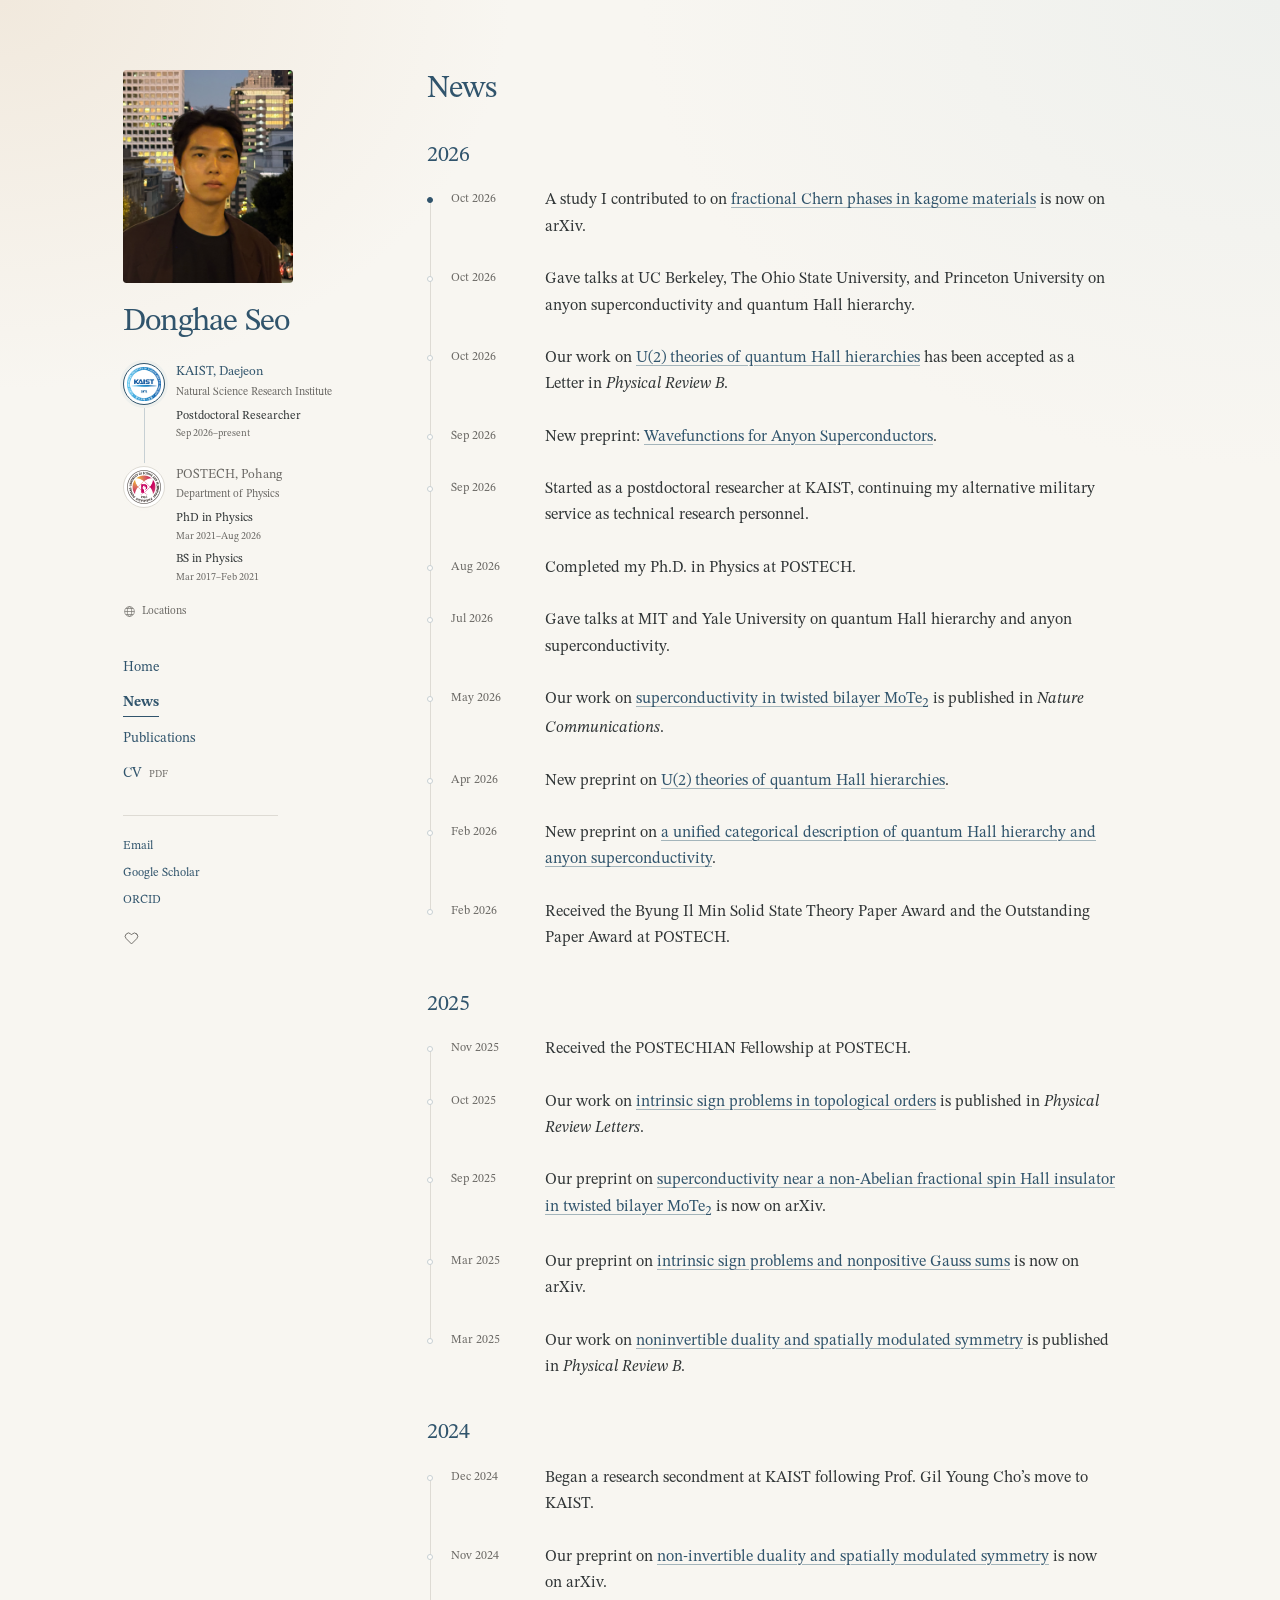
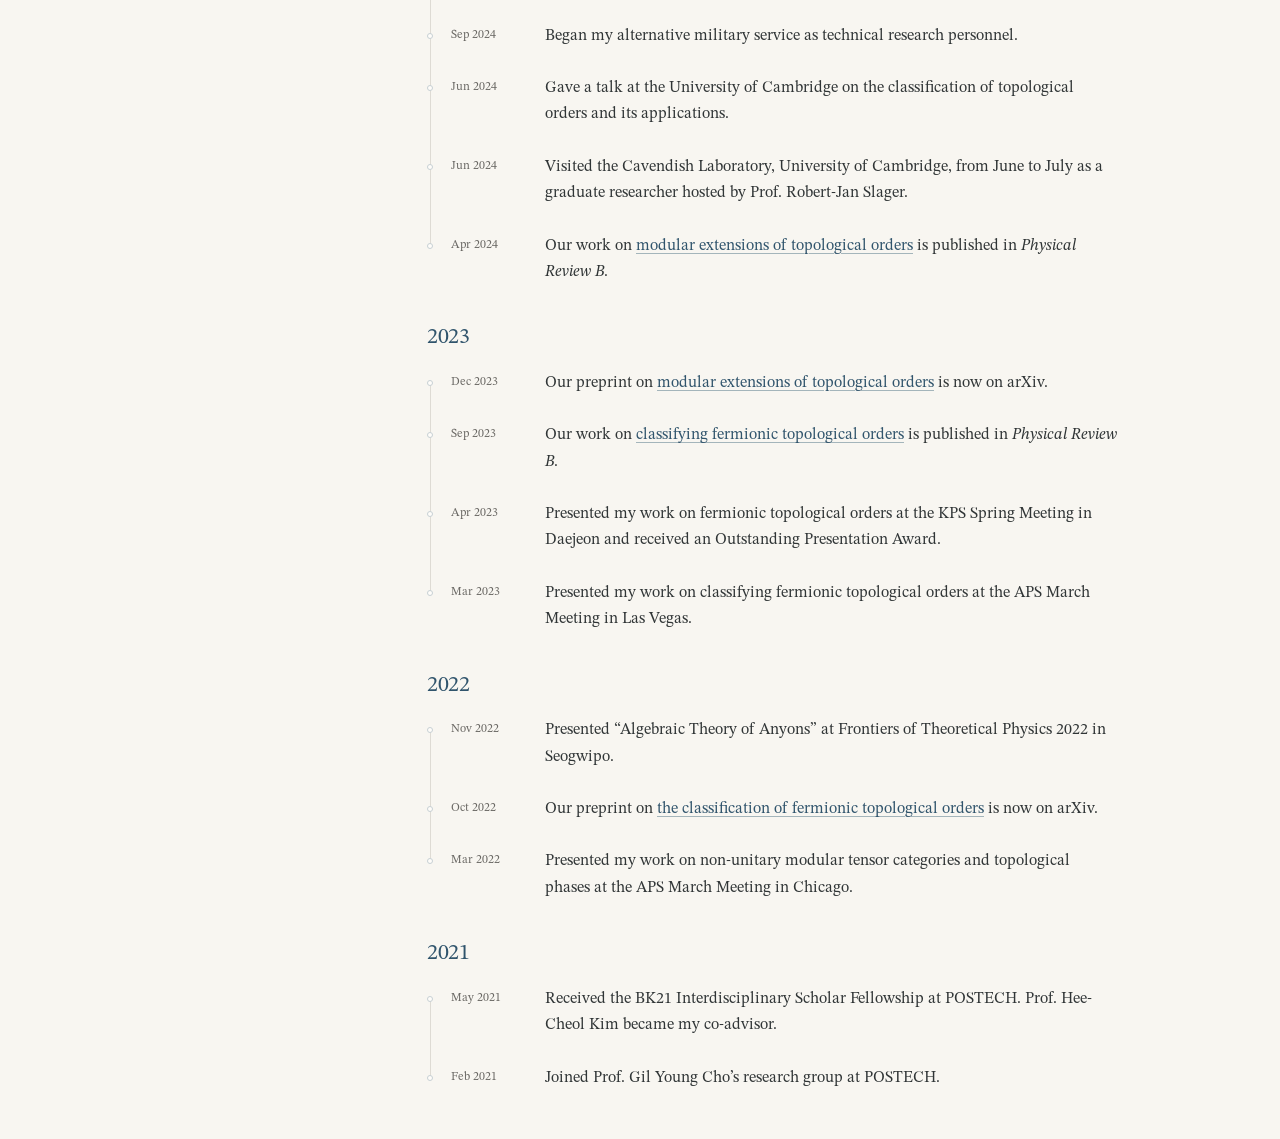
==== commit 9bfa4774: "Add Princeton talk and group matching CV presentations" ====
--- a/news.html
+++ b/news.html
@@ -138,7 +138,7 @@
             </li>
             <li>
               <time datetime="2026-10">Oct 2026</time>
-              <p>Gave talks at UC Berkeley and The Ohio State University on anyon superconductivity and quantum Hall hierarchy.</p>
+              <p>Gave talks at UC Berkeley, The Ohio State University, and Princeton University on anyon superconductivity and quantum Hall hierarchy.</p>
             </li>
             <li>
               <time datetime="2026-10-05">Oct 2026</time>
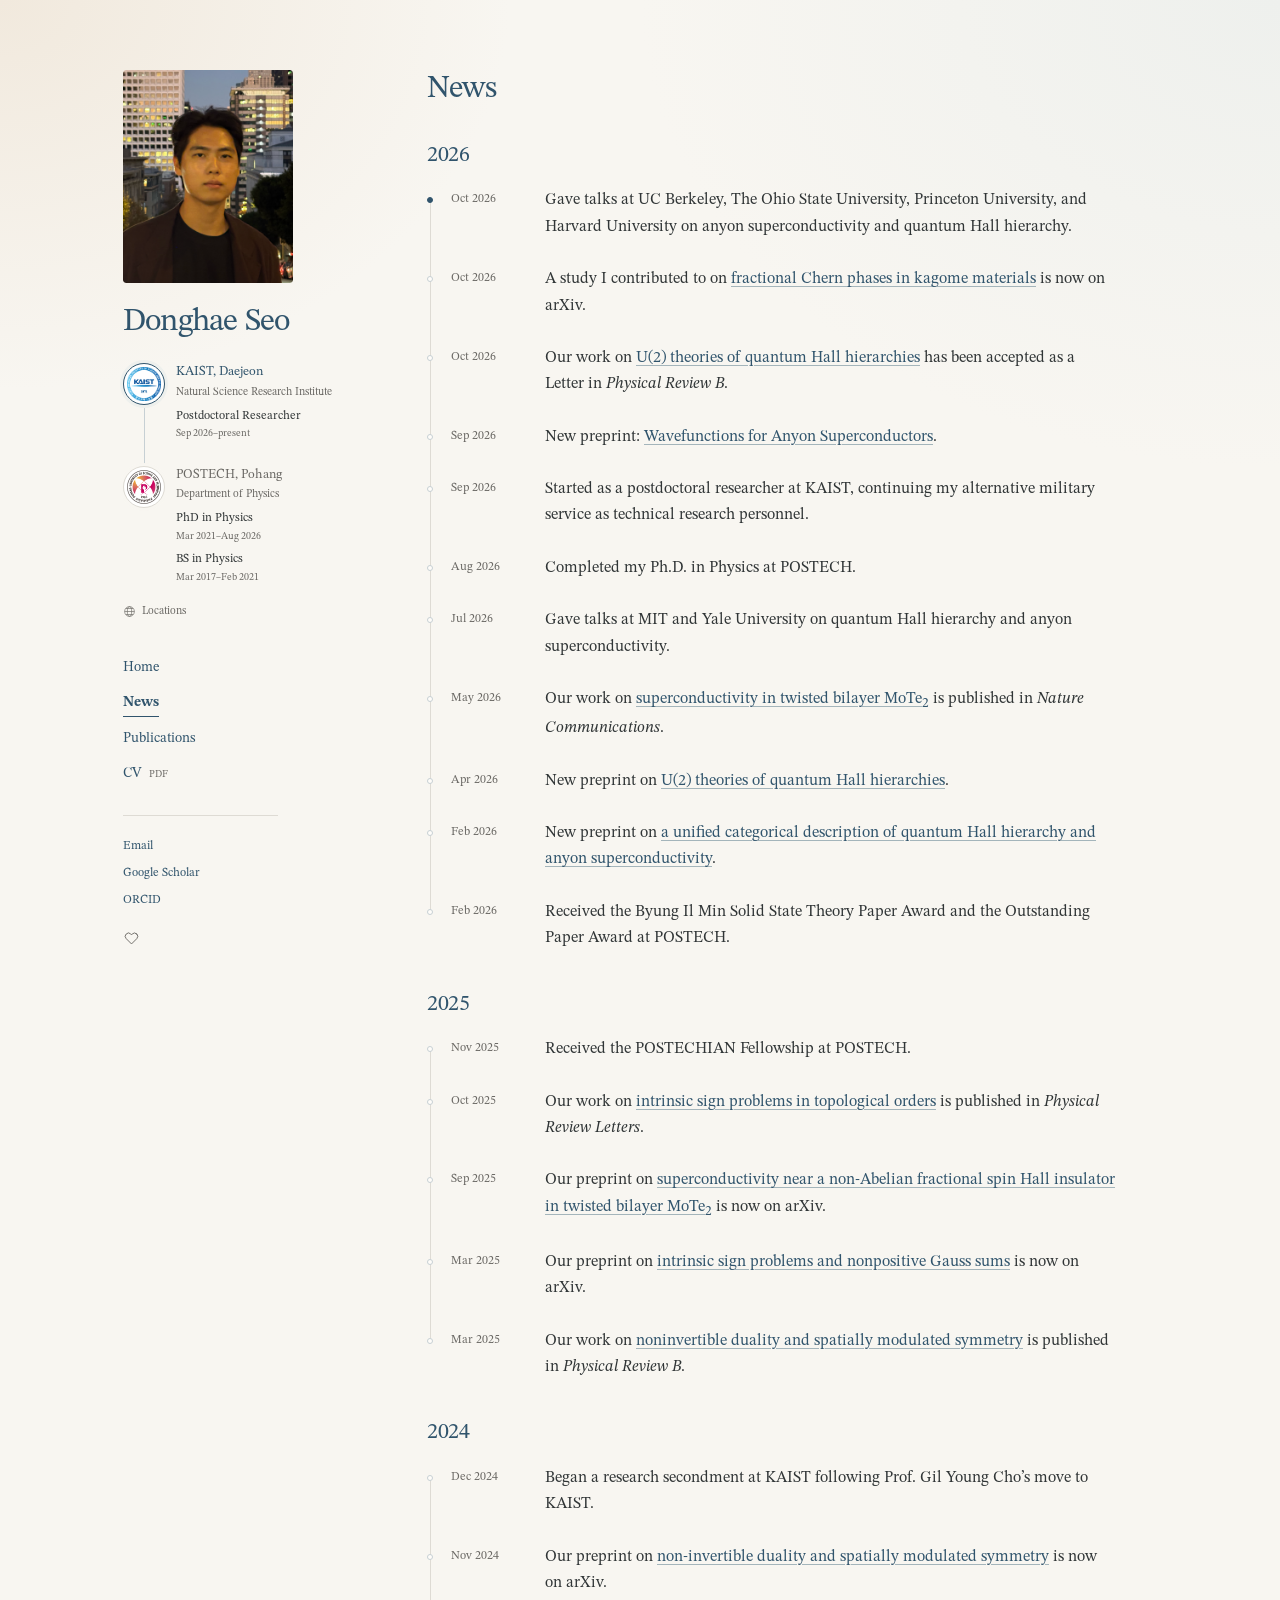
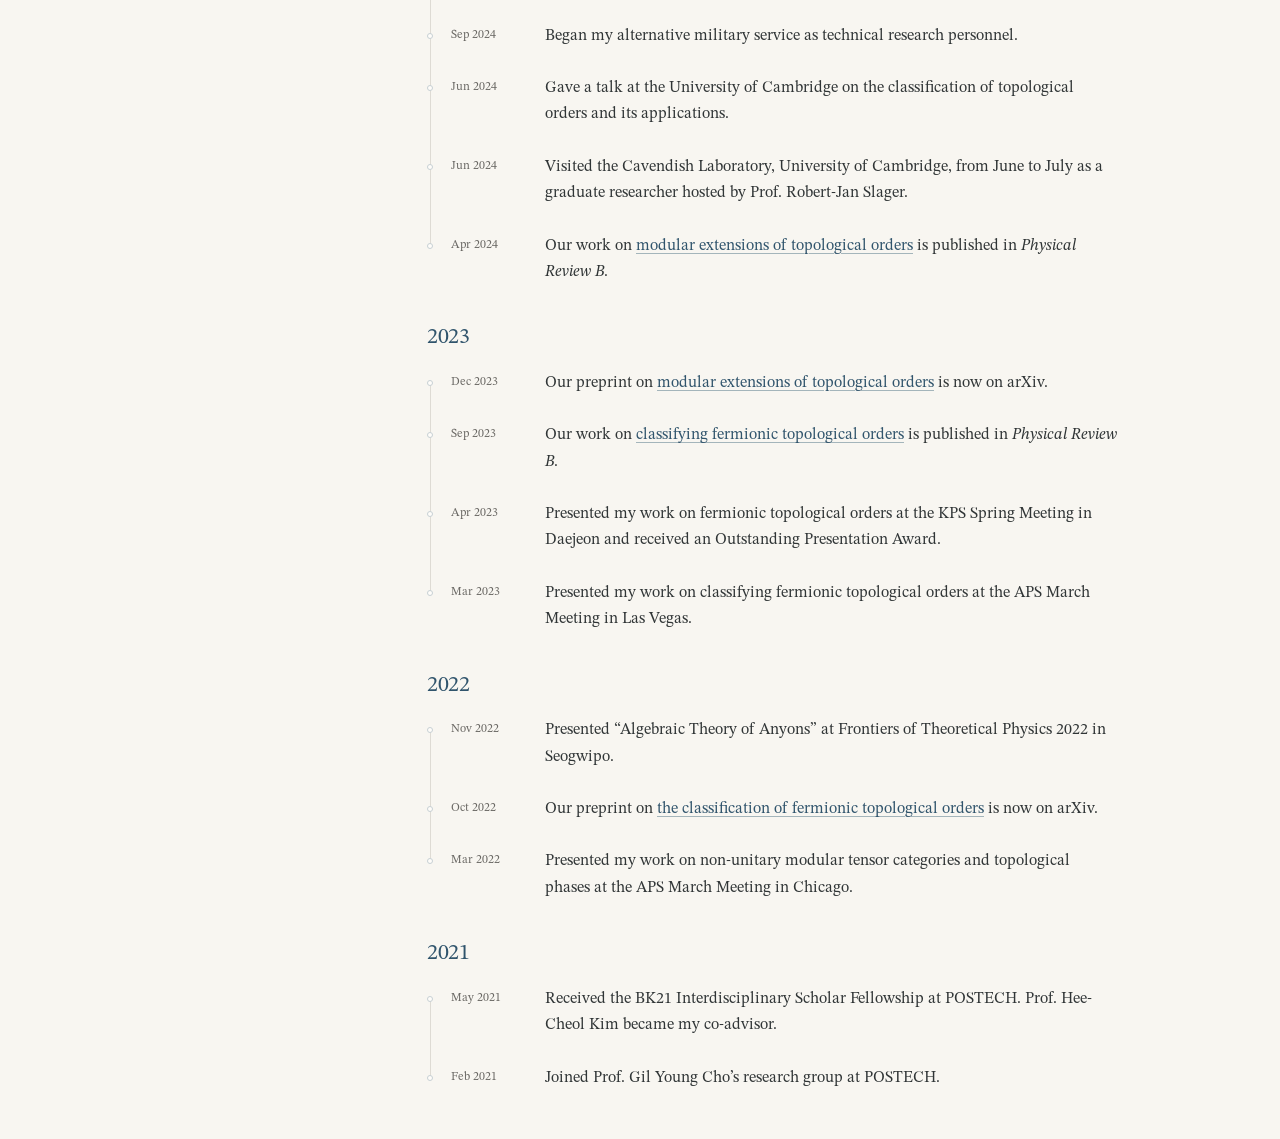
==== commit 4d212968: "Add Harvard talk to October news and CV" ====
--- a/news.html
+++ b/news.html
@@ -133,12 +133,12 @@
           <h2 class="news-year" id="news-2026">2026</h2>
           <ul class="news-list" role="list" aria-labelledby="news-2026">
             <li>
+              <time datetime="2026-10">Oct 2026</time>
+              <p>Gave talks at UC Berkeley, The Ohio State University, Princeton University, and Harvard University on anyon superconductivity and quantum Hall hierarchy.</p>
+            </li>
+            <li>
               <time datetime="2026-10-17">Oct 2026</time>
               <p>A study I contributed to on <a href="https://arxiv.org/abs/2610.24633">fractional Chern phases in kagome materials</a> is now on arXiv.</p>
-            </li>
-            <li>
-              <time datetime="2026-10">Oct 2026</time>
-              <p>Gave talks at UC Berkeley, The Ohio State University, and Princeton University on anyon superconductivity and quantum Hall hierarchy.</p>
             </li>
             <li>
               <time datetime="2026-10-05">Oct 2026</time>
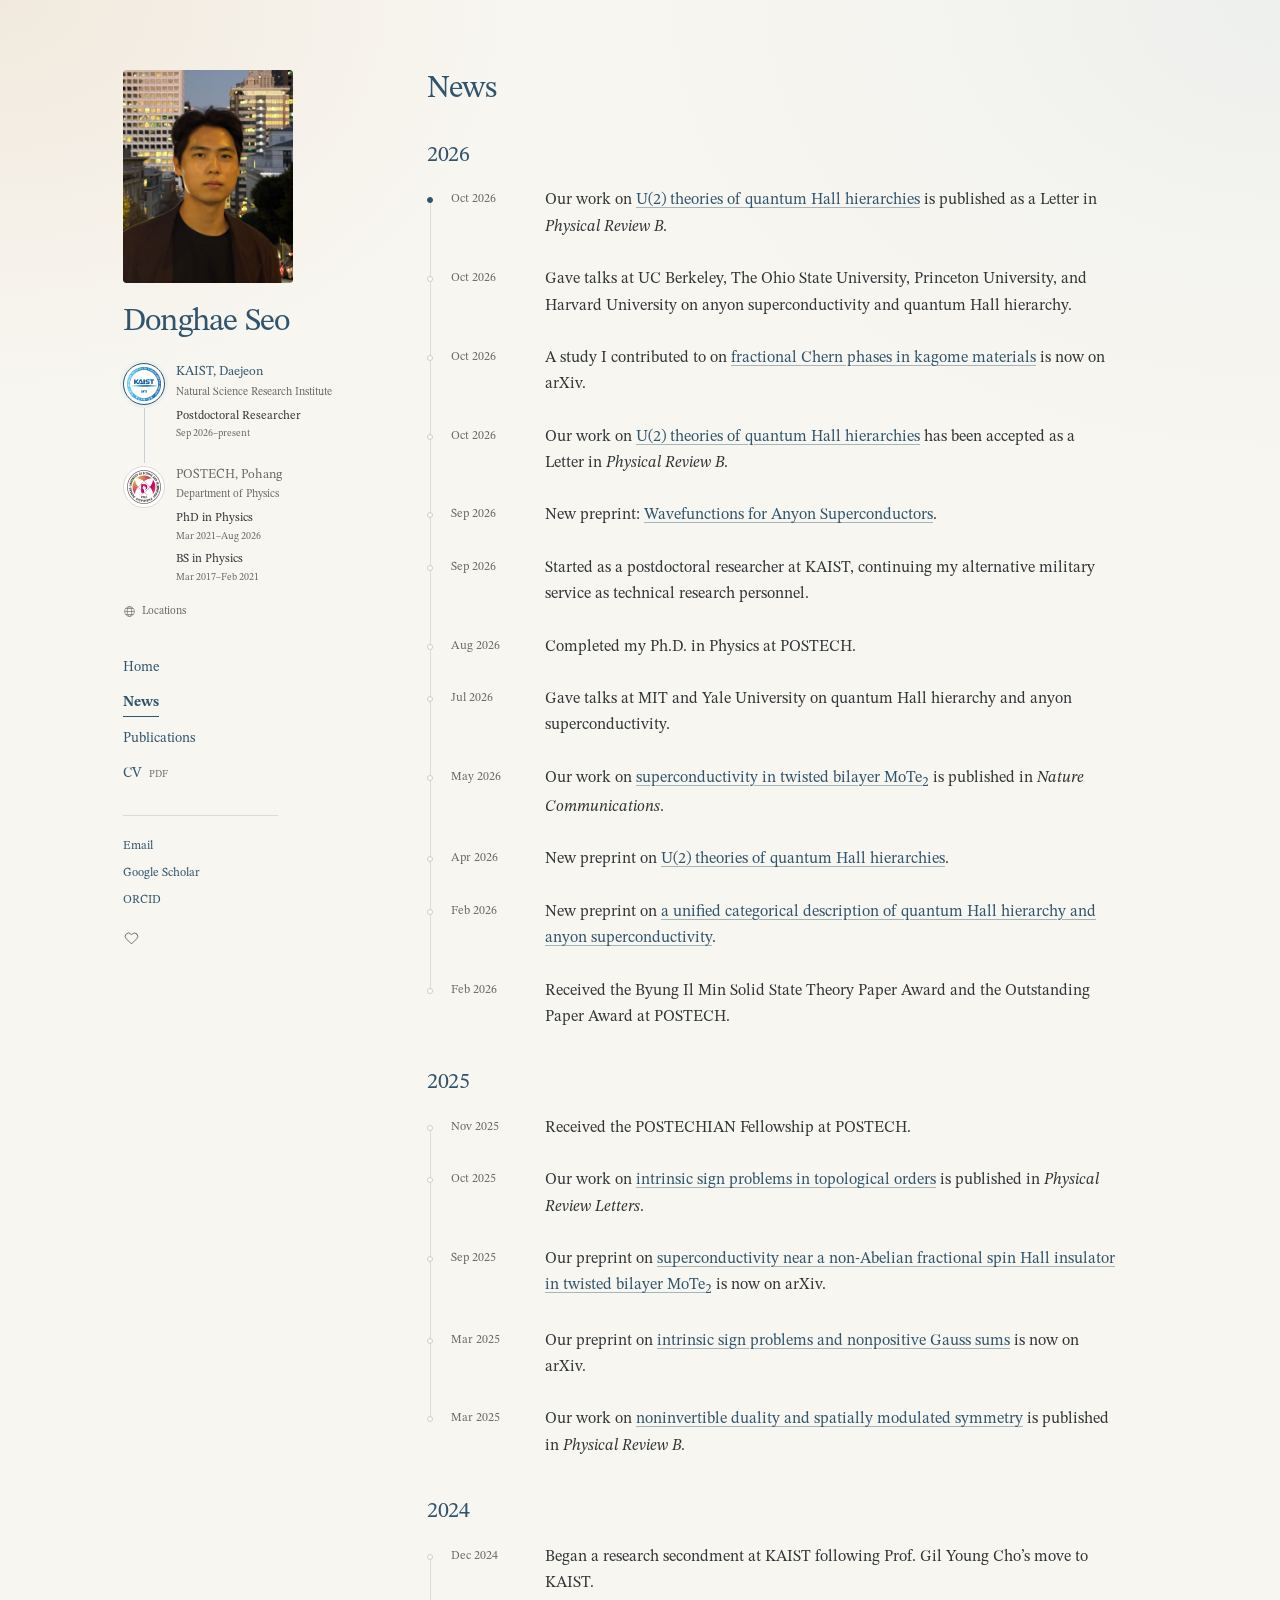
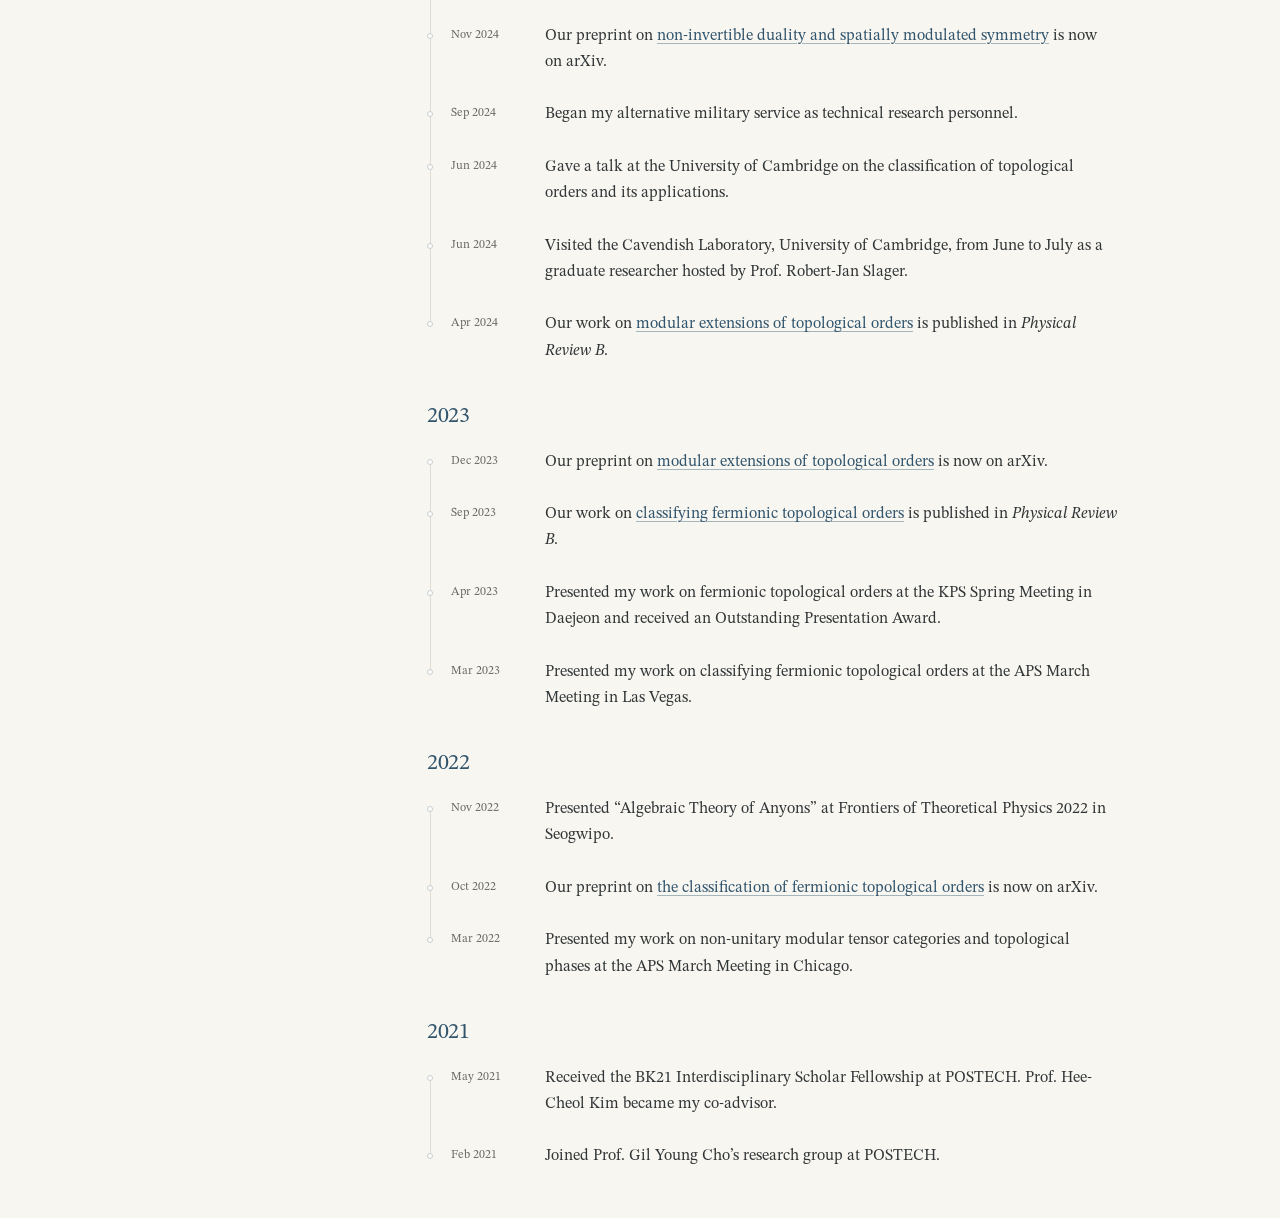
==== commit 182f9675: "Update U(2) paper publication and CV" ====
--- a/news.html
+++ b/news.html
@@ -133,6 +133,10 @@
           <h2 class="news-year" id="news-2026">2026</h2>
           <ul class="news-list" role="list" aria-labelledby="news-2026">
             <li>
+              <time datetime="2026-10-30">Oct 2026</time>
+              <p>Our work on <a href="https://doi.org/10.1103/fbz5-mbr4">U(2) theories of quantum Hall hierarchies</a> is published as a Letter in <em>Physical Review B</em>.</p>
+            </li>
+            <li>
               <time datetime="2026-10">Oct 2026</time>
               <p>Gave talks at UC Berkeley, The Ohio State University, Princeton University, and Harvard University on anyon superconductivity and quantum Hall hierarchy.</p>
             </li>
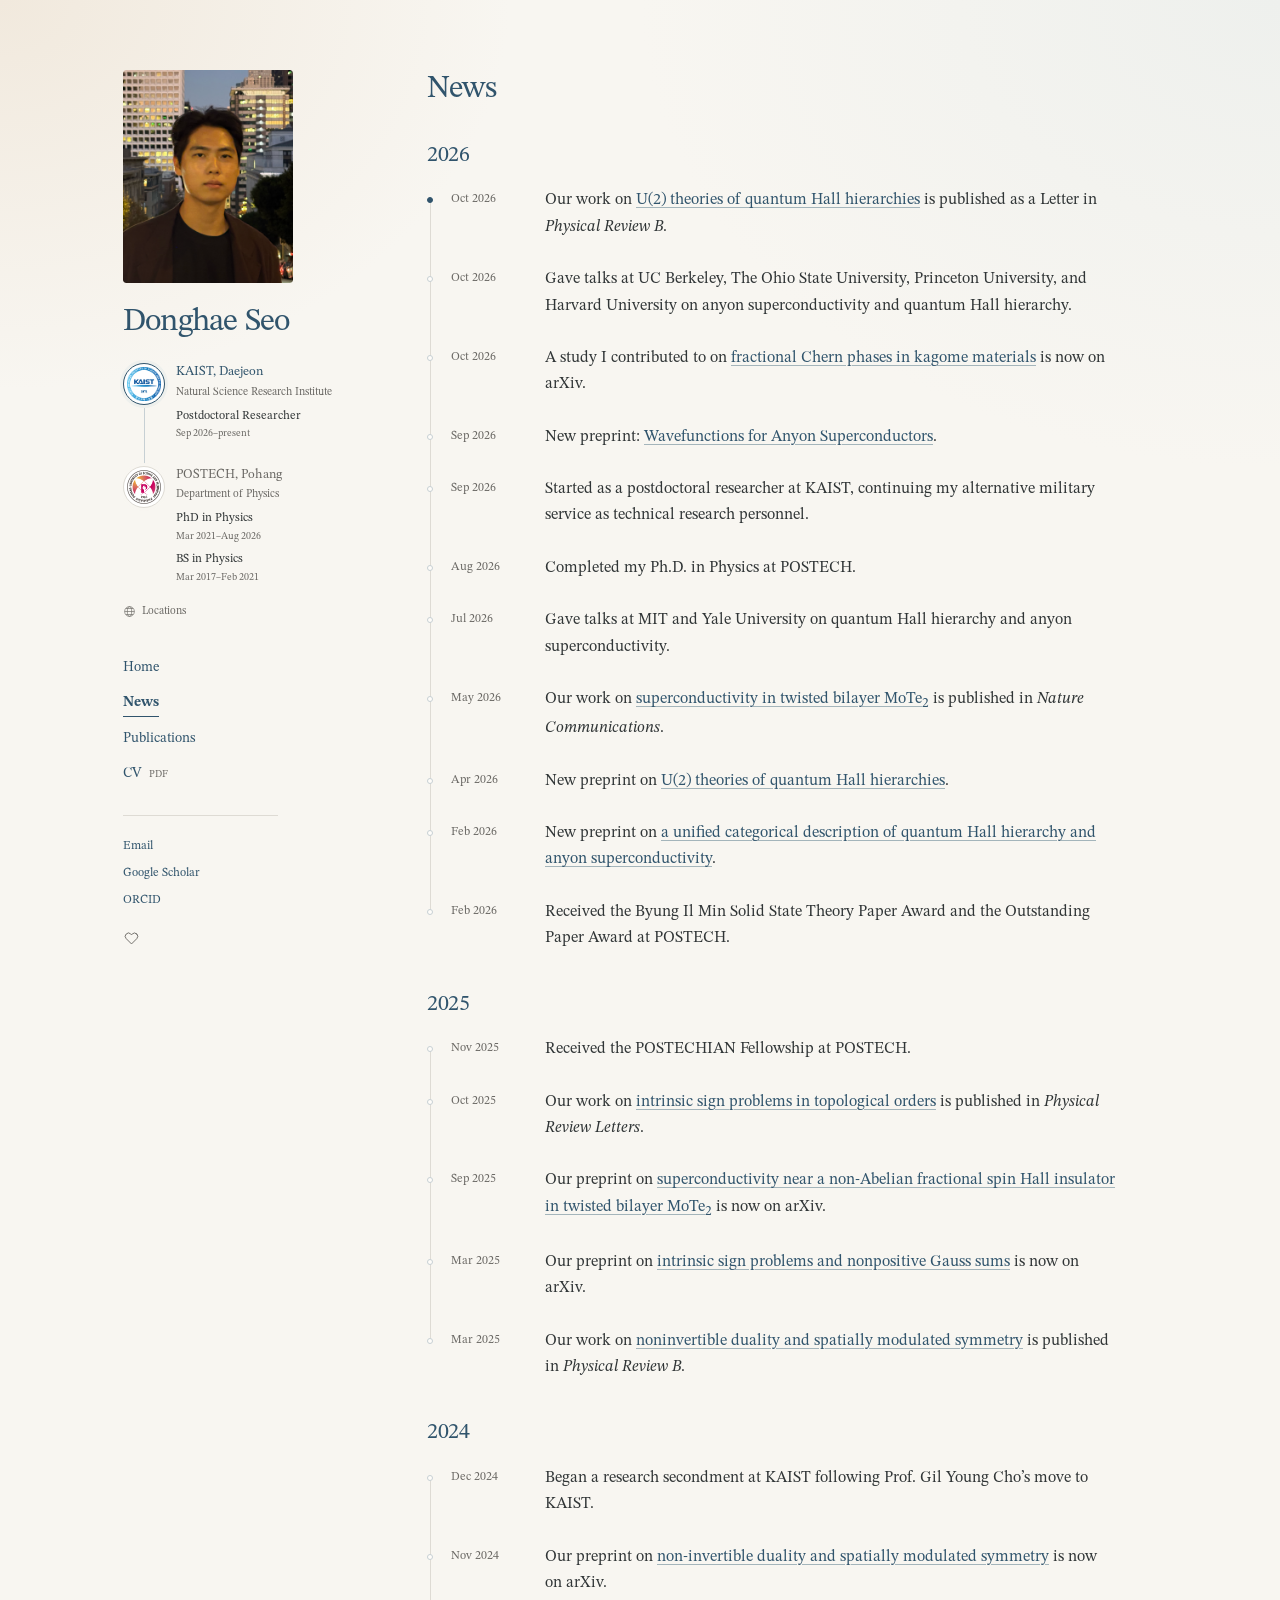
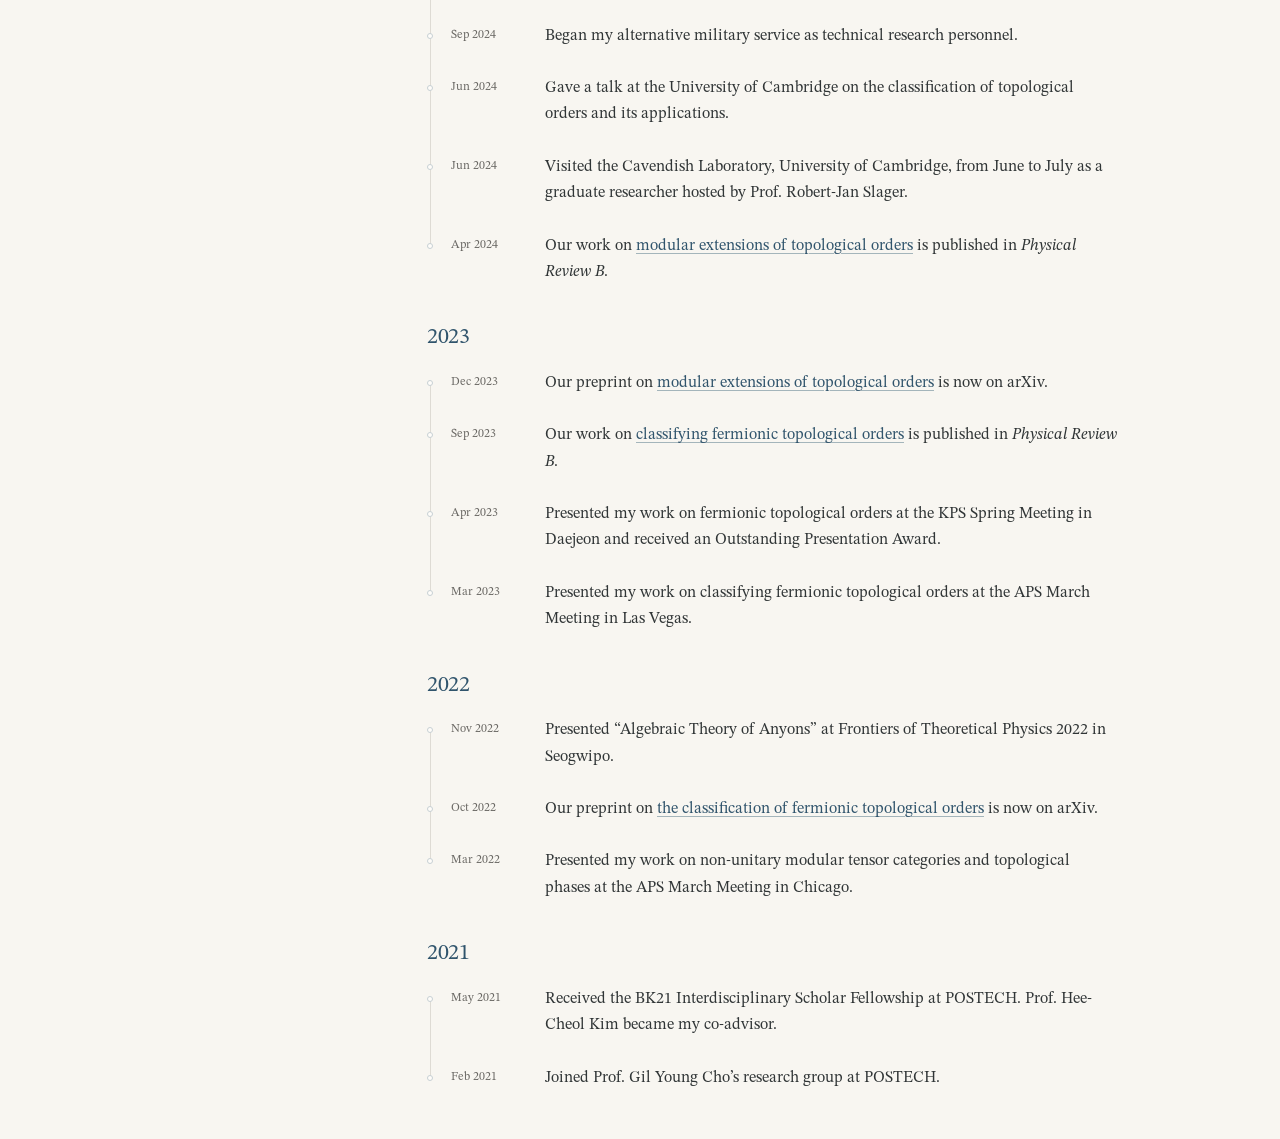
==== commit 5bba442a: "Remove duplicate U(2) acceptance news" ====
--- a/news.html
+++ b/news.html
@@ -145,10 +145,6 @@
               <p>A study I contributed to on <a href="https://arxiv.org/abs/2610.24633">fractional Chern phases in kagome materials</a> is now on arXiv.</p>
             </li>
             <li>
-              <time datetime="2026-10-05">Oct 2026</time>
-              <p>Our work on <a href="https://doi.org/10.1103/fbz5-mbr4">U(2) theories of quantum Hall hierarchies</a> has been accepted as a Letter in <em>Physical Review B</em>.</p>
-            </li>
-            <li>
               <time datetime="2026-09-03">Sep 2026</time>
               <p>New preprint: <a href="https://arxiv.org/abs/2609.04187">Wavefunctions for Anyon Superconductors</a>.</p>
             </li>
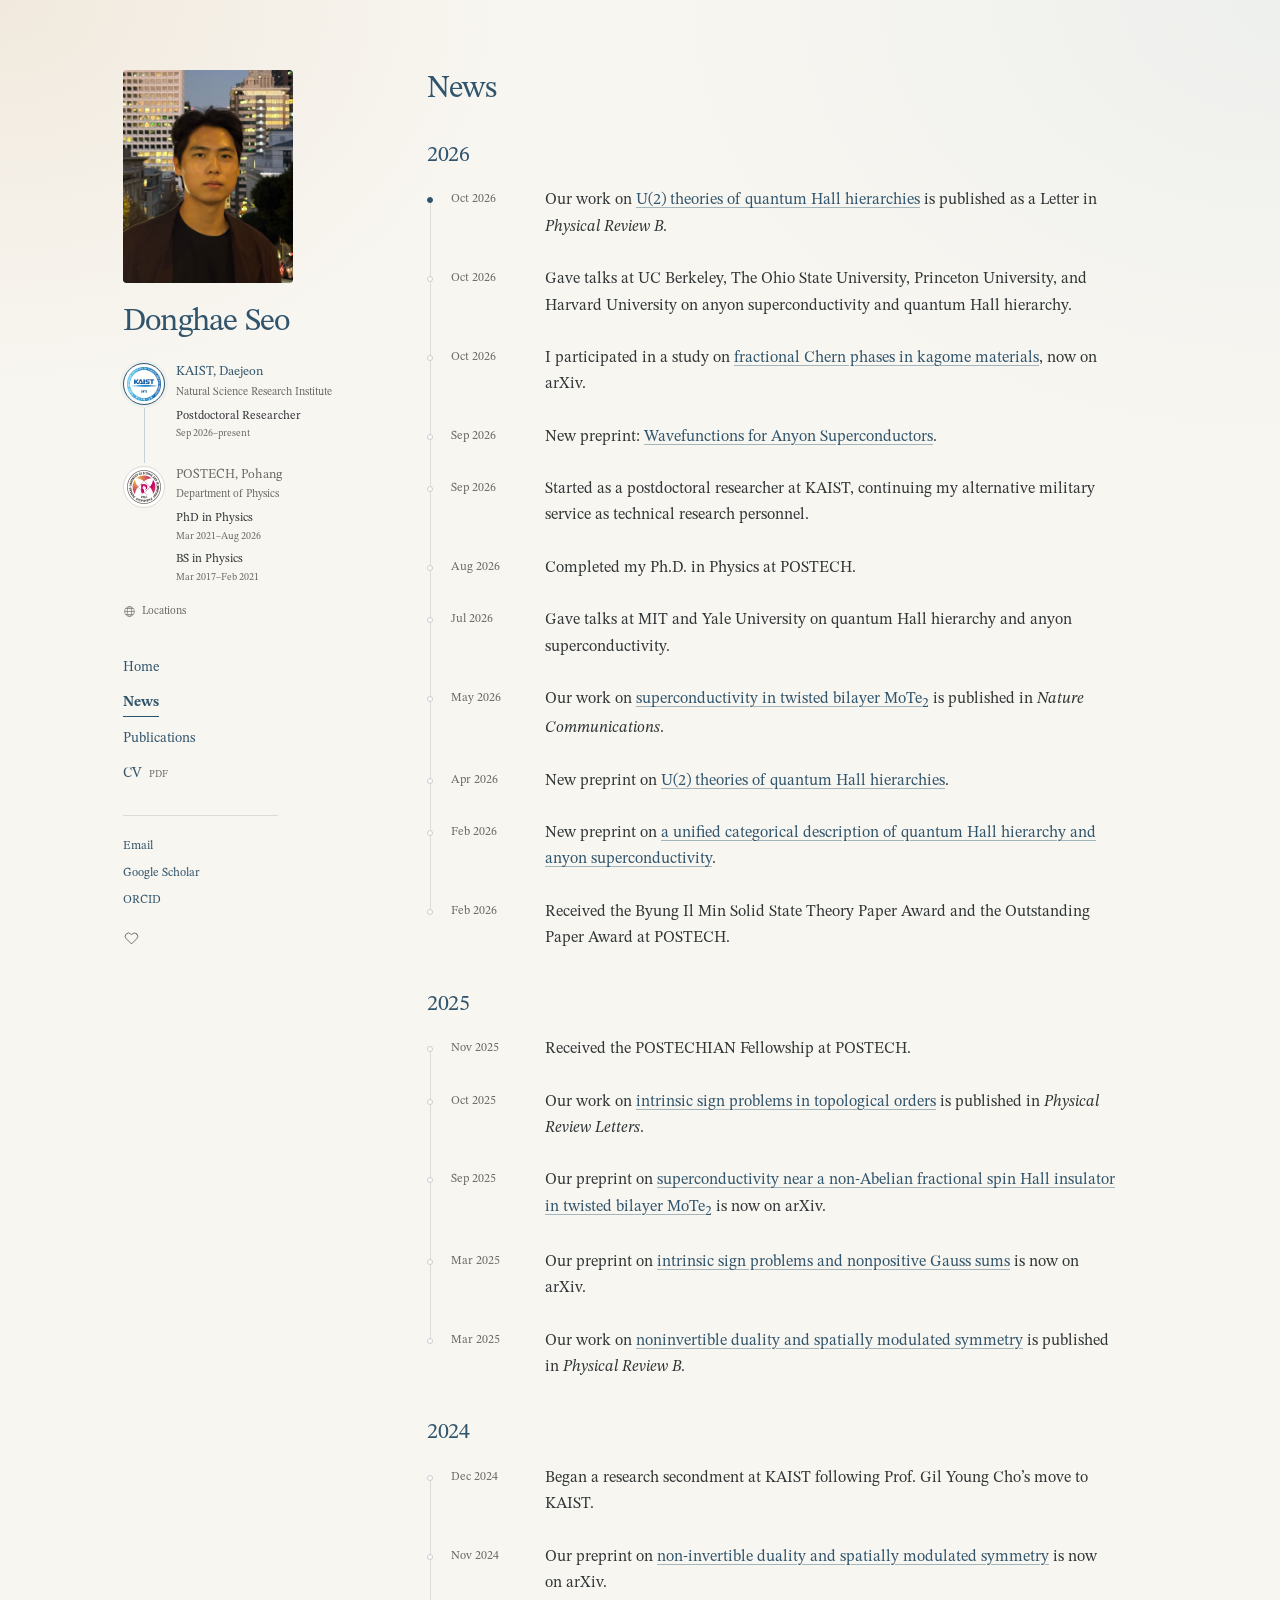
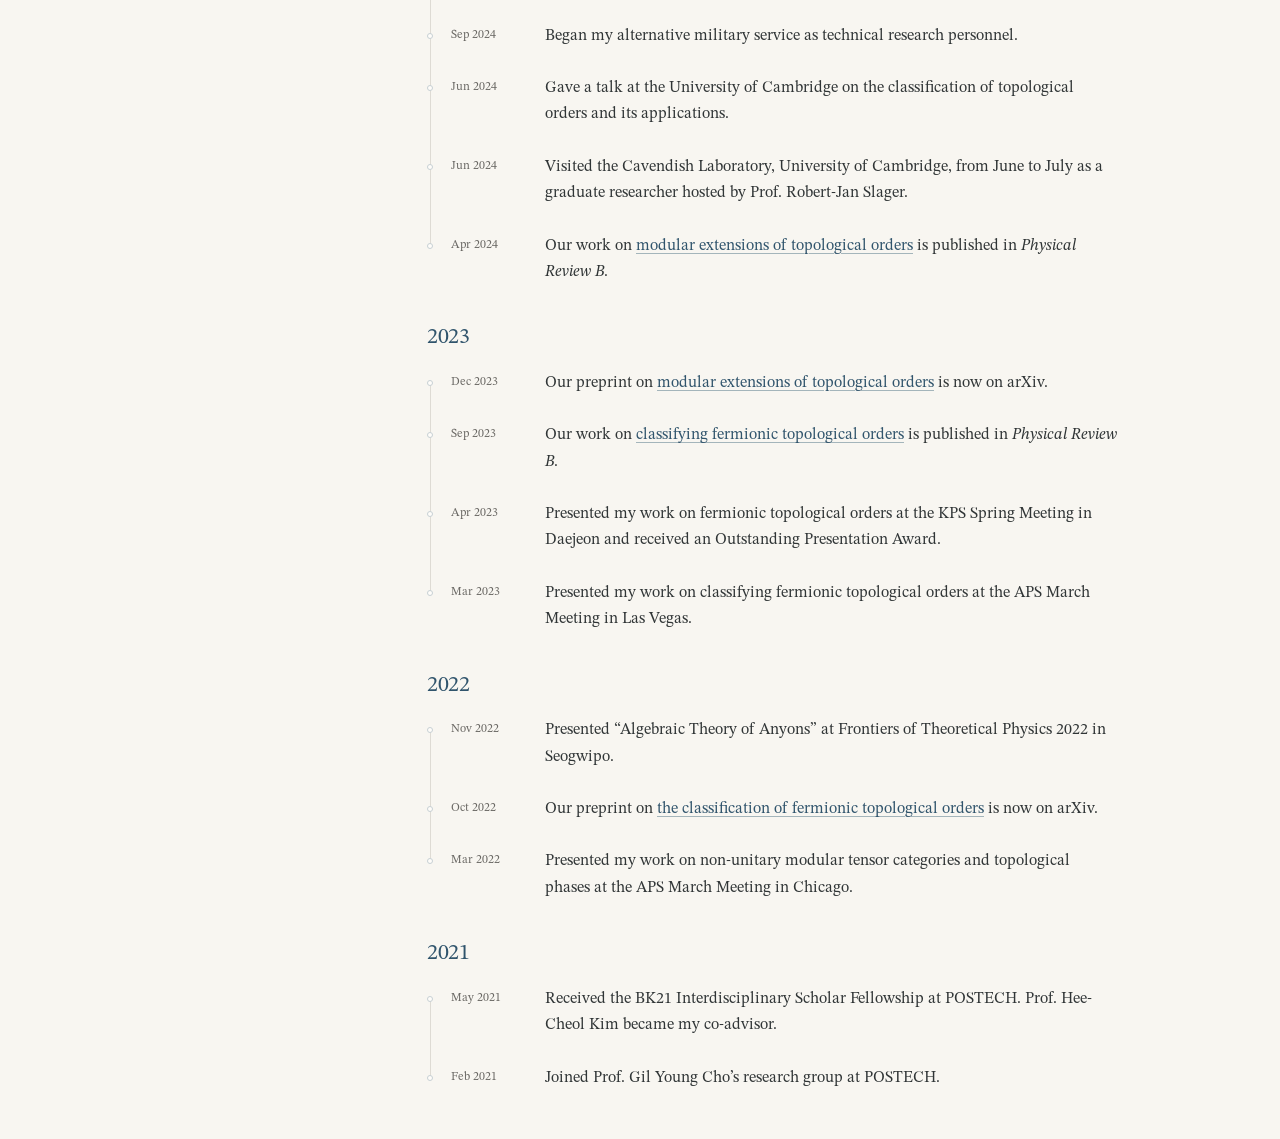
==== commit ce171da8: "Soften participation wording in kagome preprint news" ====
--- a/news.html
+++ b/news.html
@@ -142,7 +142,7 @@
             </li>
             <li>
               <time datetime="2026-10-17">Oct 2026</time>
-              <p>A study I contributed to on <a href="https://arxiv.org/abs/2610.24633">fractional Chern phases in kagome materials</a> is now on arXiv.</p>
+              <p>I participated in a study on <a href="https://arxiv.org/abs/2610.24633">fractional Chern phases in kagome materials</a>, now on arXiv.</p>
             </li>
             <li>
               <time datetime="2026-09-03">Sep 2026</time>
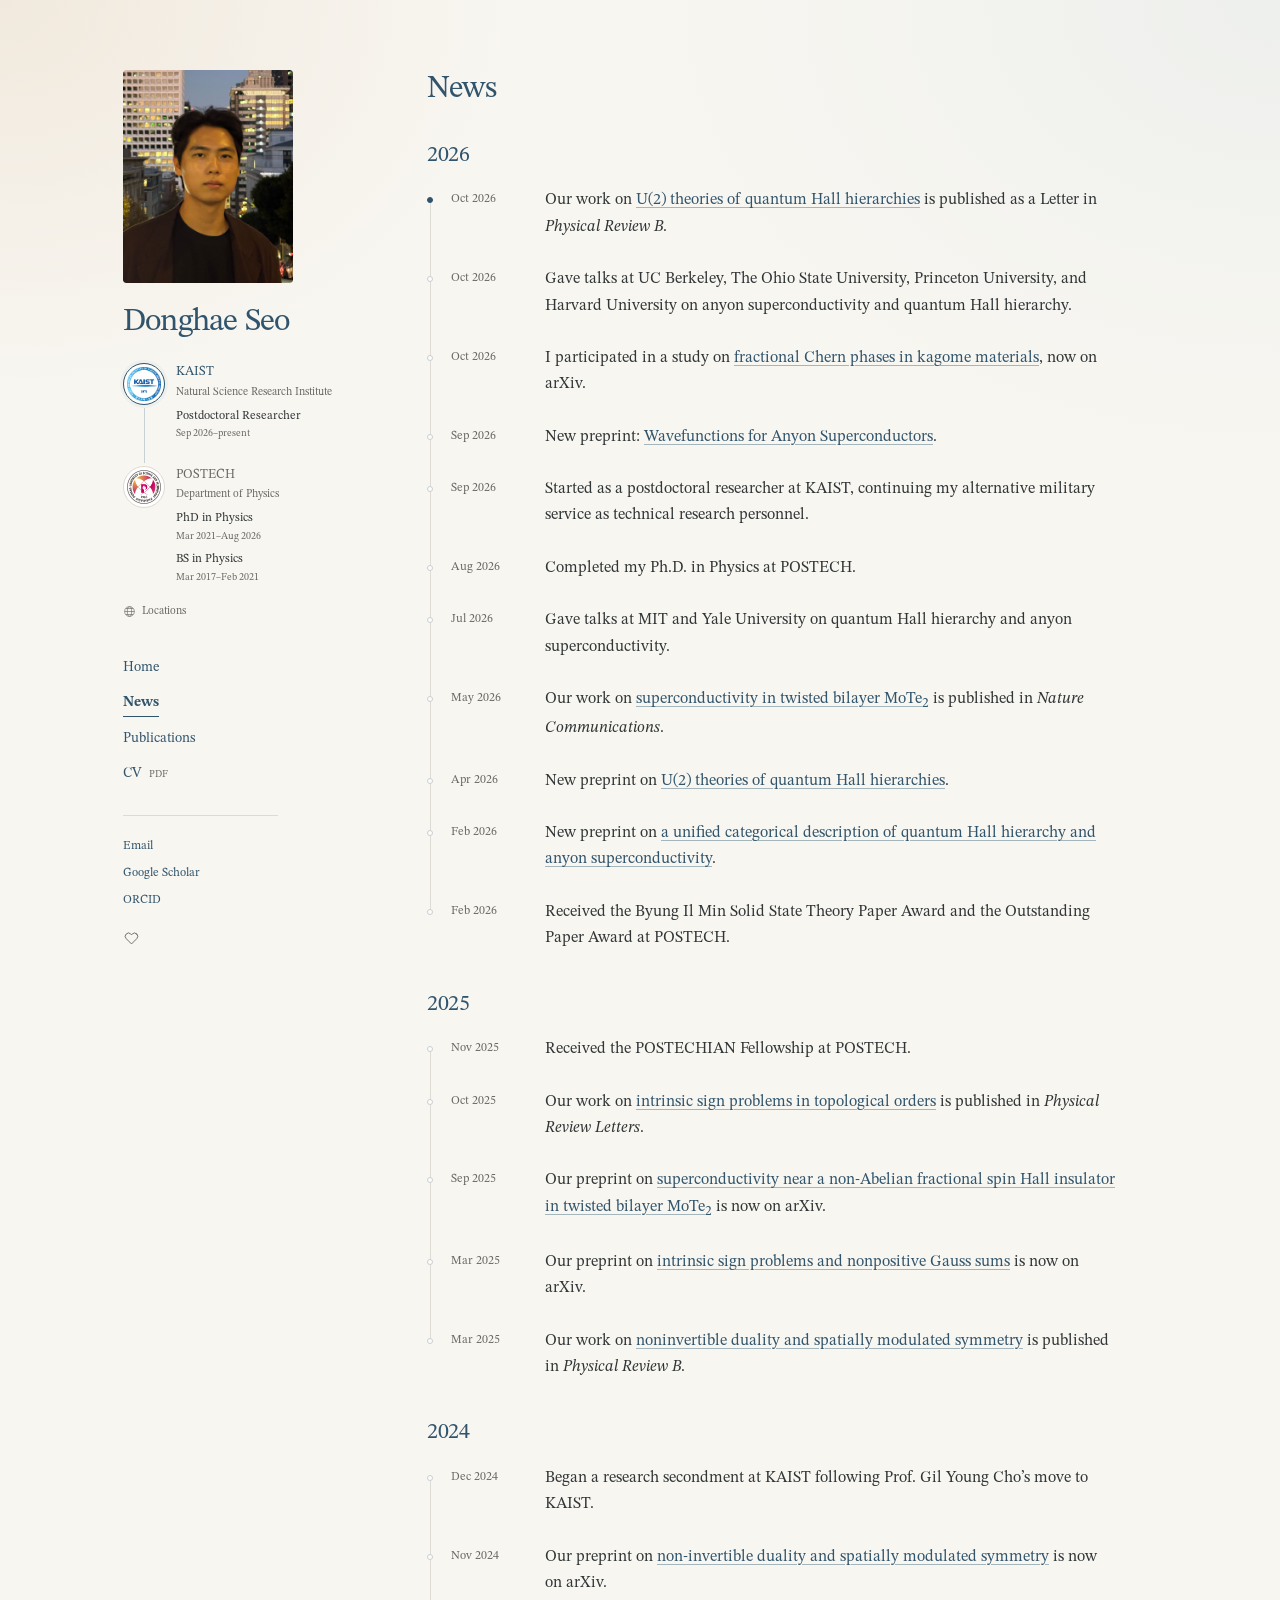
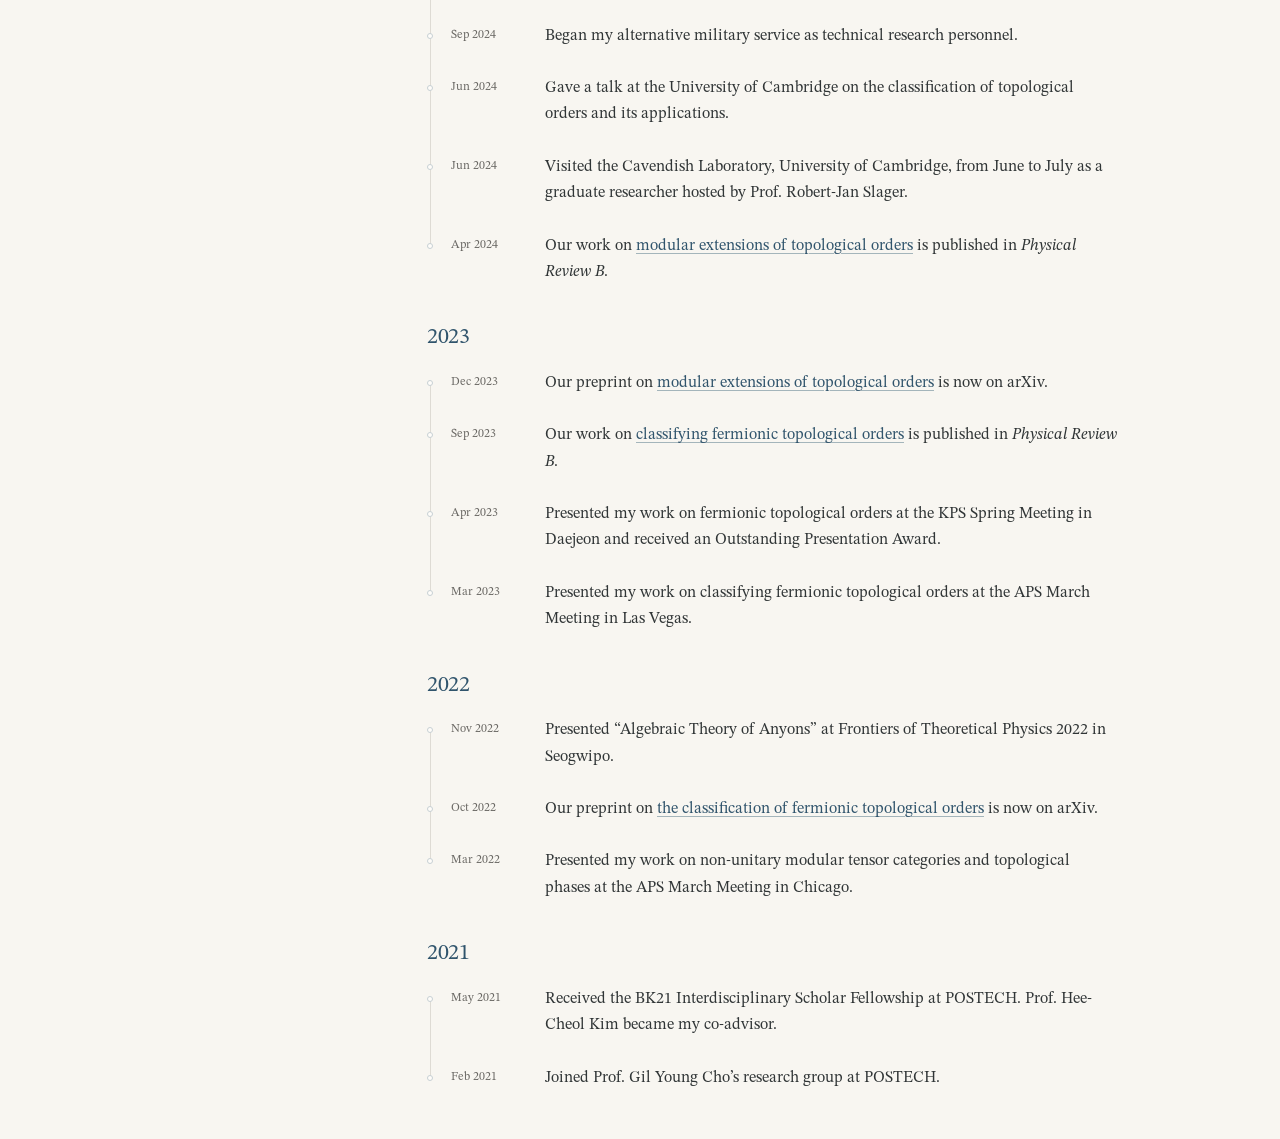
==== commit 595f7a78: "Remove city names from profile affiliation labels" ====
--- a/news.html
+++ b/news.html
@@ -8,7 +8,7 @@
   <meta name="description" content="News and updates from Donghae Seo, a theoretical physicist at KAIST.">
   <title>News · Donghae Seo</title>
   <link rel="icon" href="data:,">
-  <script src="themes.js?v=8"></script>
+  <script src="themes.js?v=9"></script>
   <link rel="stylesheet" href="styles.css?v=23">
   <link rel="stylesheet" href="kaist-theme.css?v=13">
   <script defer src="motion.js"></script>
@@ -51,7 +51,7 @@
             <summary class="affiliation-summary">
               <span class="affiliation-current">
                 <img src="assets/kaist-emblem.gif" alt="" width="32" height="32">
-                <span class="affiliation-current-label"><span class="affiliation-current-school">KAIST, Daejeon</span><span class="affiliation-current-title">Postdoctoral Researcher</span></span>
+                <span class="affiliation-current-label"><span class="affiliation-current-school">KAIST</span><span class="affiliation-current-title">Postdoctoral Researcher</span></span>
               </span>
               <span class="affiliation-summary-heading">Affiliations</span>
               <span class="affiliation-more"><span class="affiliation-more-label">More</span><span class="affiliation-less-label">Less</span></span>
@@ -61,7 +61,7 @@
                 <span class="affiliation-choice current-affiliation">
                   <span class="affiliation-badge"><img class="affiliation-emblem" src="assets/kaist-emblem.gif" alt="" width="34" height="34"></span>
                   <span class="affiliation-label">
-                    <span class="affiliation-school">KAIST, Daejeon</span>
+                    <span class="affiliation-school">KAIST</span>
                     <span class="affiliation-unit">Natural Science Research Institute</span>
                     <span class="affiliation-positions">
                       <span class="affiliation-position"><span class="affiliation-title">Postdoctoral Researcher</span><span class="affiliation-period">Sep 2026–present</span></span>
@@ -73,7 +73,7 @@
                 <span class="affiliation-choice former-affiliation">
                   <span class="affiliation-badge"><img class="affiliation-emblem" src="assets/postech-emblem.png" alt="" width="34" height="34"></span>
                   <span class="affiliation-label">
-                    <span class="affiliation-school">POSTECH, Pohang</span>
+                    <span class="affiliation-school">POSTECH</span>
                     <span class="affiliation-unit">Department of Physics</span>
                     <span class="affiliation-positions">
                       <span class="affiliation-position"><span class="affiliation-title">PhD in Physics</span><span class="affiliation-period">Mar 2021–Aug 2026</span></span>
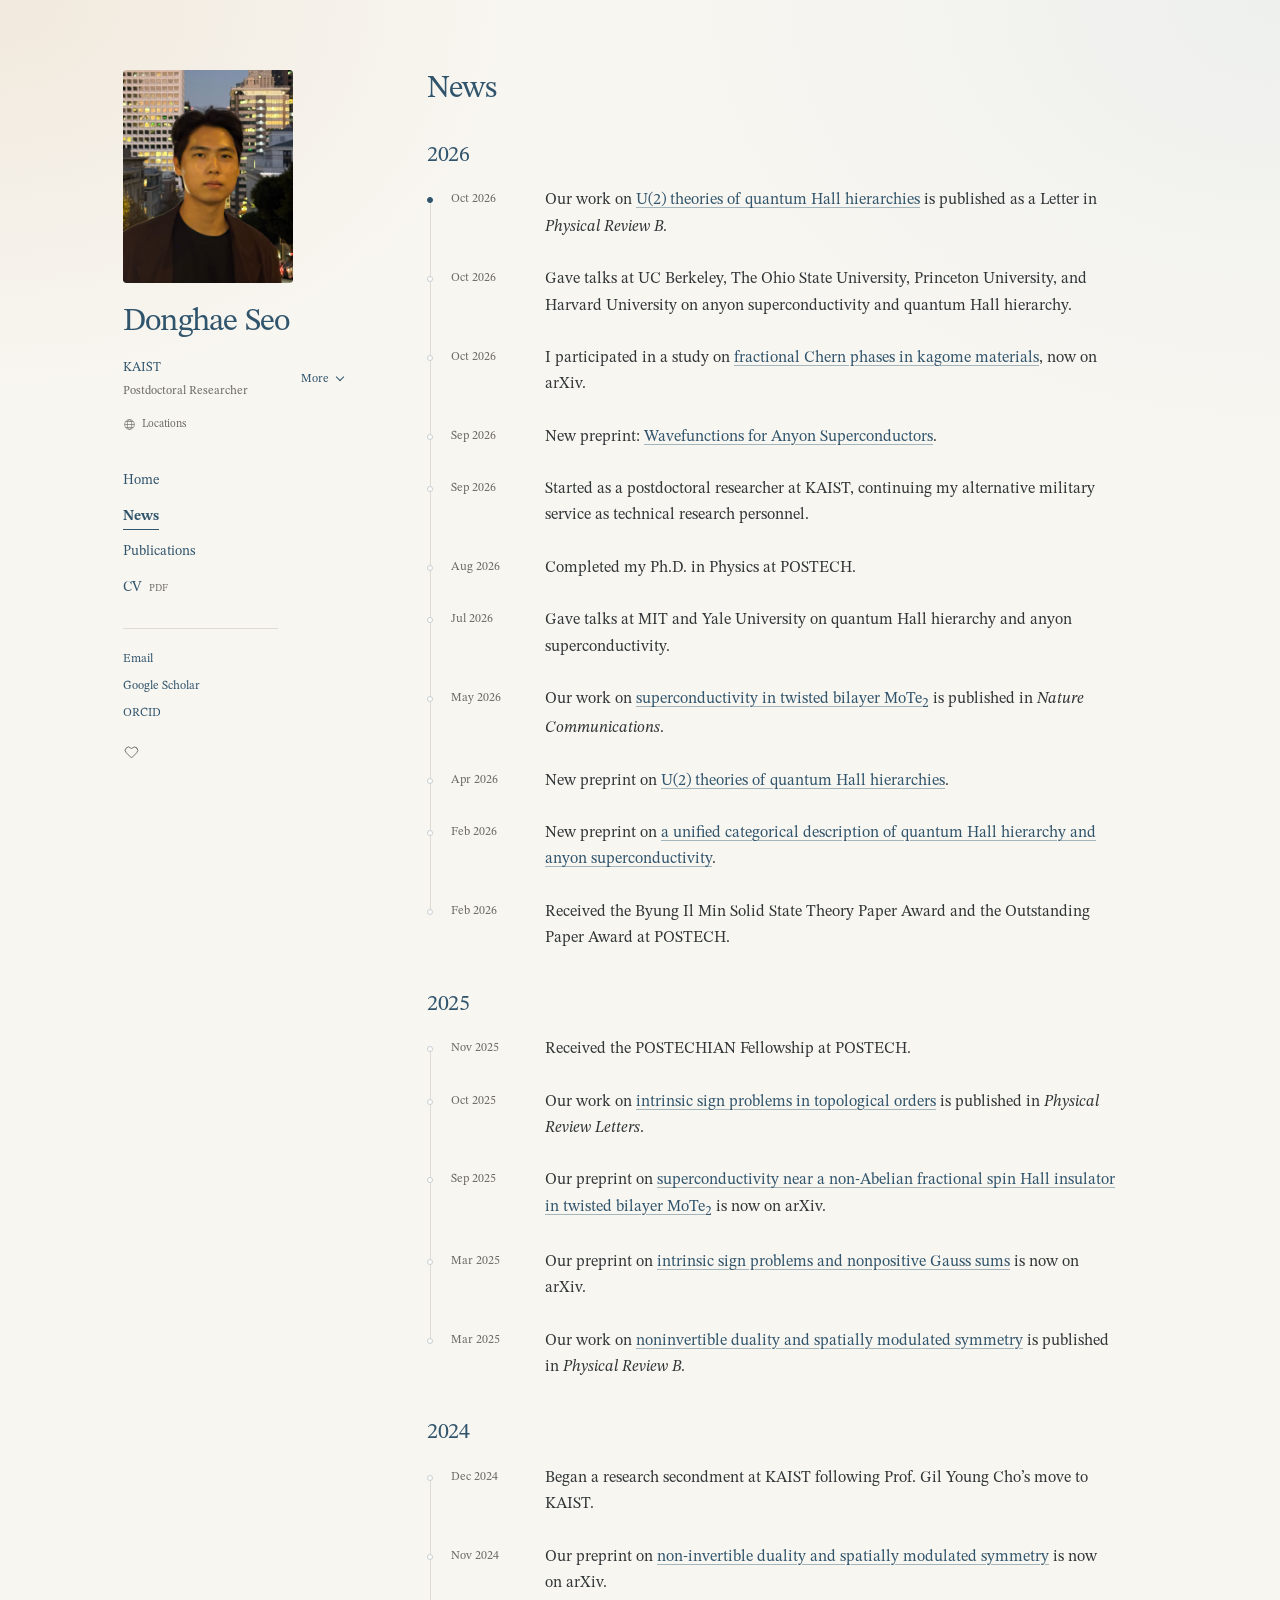
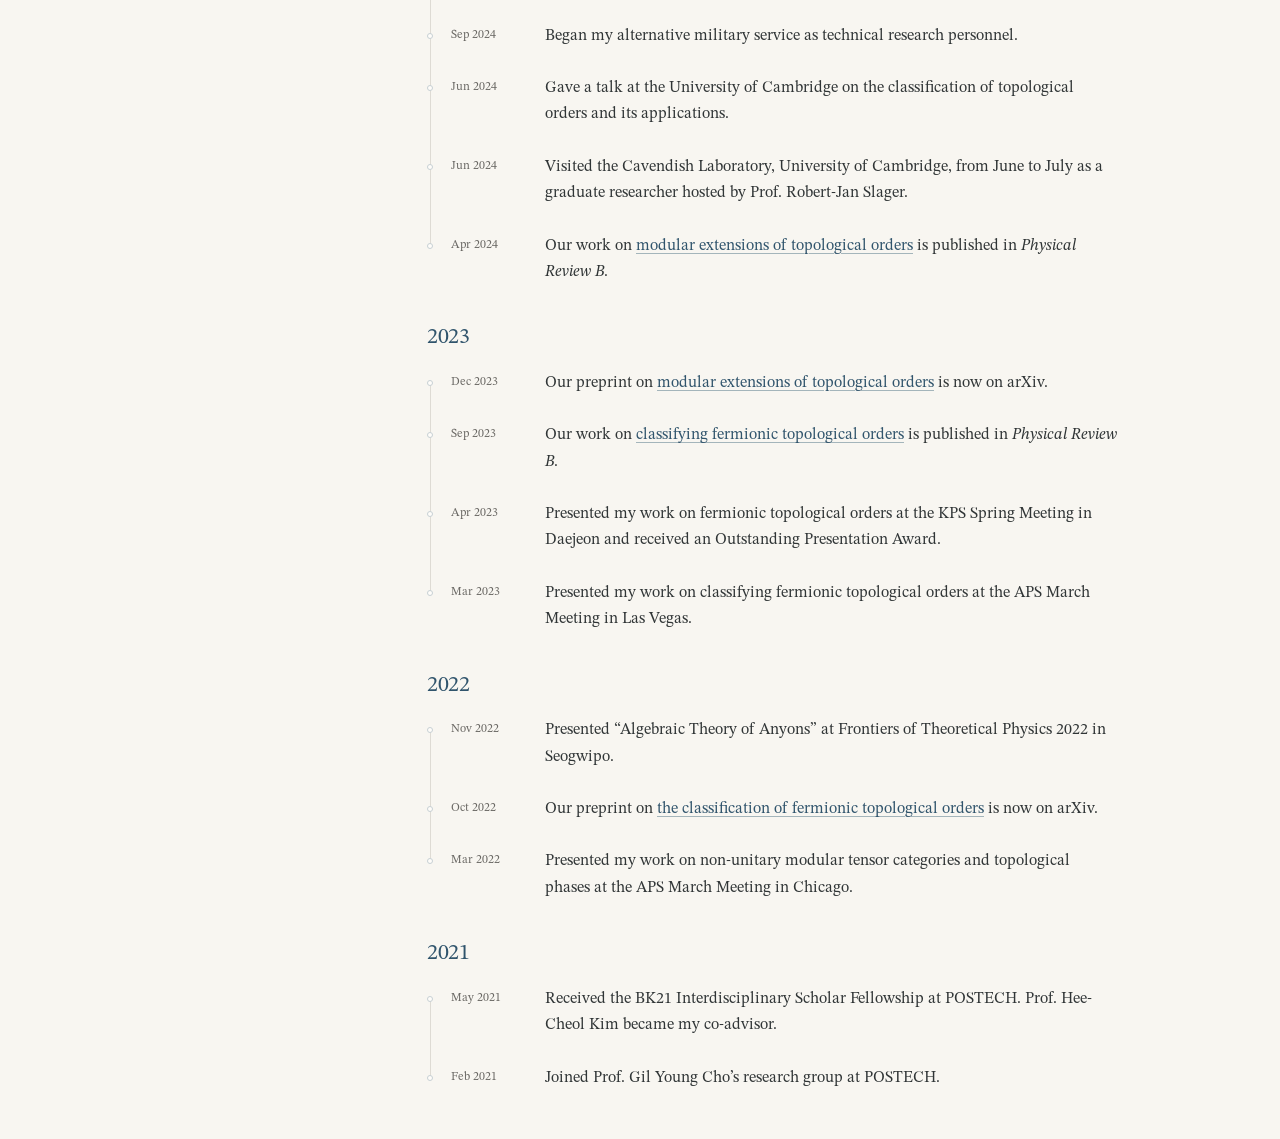
==== commit 13393899: "Collapse affiliation history by default on all screens" ====
--- a/news.html
+++ b/news.html
@@ -8,9 +8,9 @@
   <meta name="description" content="News and updates from Donghae Seo, a theoretical physicist at KAIST.">
   <title>News · Donghae Seo</title>
   <link rel="icon" href="data:,">
-  <script src="themes.js?v=9"></script>
+  <script src="themes.js?v=10"></script>
   <link rel="stylesheet" href="styles.css?v=23">
-  <link rel="stylesheet" href="kaist-theme.css?v=13">
+  <link rel="stylesheet" href="kaist-theme.css?v=14">
   <script defer src="motion.js"></script>
   <script defer src="profile.js?v=3"></script>
   <script defer src="assets/map/d3.v7.9.0.min.js"></script>
@@ -47,10 +47,9 @@
               </div>
             </div>
           </details>
-          <details class="affiliation-history" open>
+          <details class="affiliation-history">
             <summary class="affiliation-summary">
               <span class="affiliation-current">
-                <img src="assets/kaist-emblem.gif" alt="" width="32" height="32">
                 <span class="affiliation-current-label"><span class="affiliation-current-school">KAIST</span><span class="affiliation-current-title">Postdoctoral Researcher</span></span>
               </span>
               <span class="affiliation-summary-heading">Affiliations</span>
--- a/kaist-theme.css
+++ b/kaist-theme.css
@@ -23,8 +23,23 @@
 .paper-meta { font-size: 12px; }
 .authors strong { font-weight: 600; }
 .affiliation-history { min-width: 0; }
-.affiliation-summary { display: none; }
-.affiliations { --affiliation-gap: 17px; position: relative; display: flex; flex-direction: column; gap: var(--affiliation-gap); list-style: none; padding: 0; margin: 18px 0 0; }
+.affiliation-summary { display: flex; align-items: center; justify-content: space-between; gap: 16px; min-height: 44px; list-style: none; cursor: pointer; }
+.affiliation-summary::-webkit-details-marker { display: none; }
+.affiliation-summary::marker { content: ''; }
+.affiliation-summary:focus-visible { outline: 2px solid var(--theme-accent); outline-offset: 4px; }
+.affiliation-current { display: flex; align-items: center; gap: 10px; min-width: 0; }
+.affiliation-current-label { display: flex; flex-direction: column; gap: 1px; }
+.affiliation-current-school { color: var(--theme-accent); font-size: 13px; }
+.affiliation-current-title { color: var(--muted); font-size: 12px; }
+.affiliation-summary-heading { display: none; font-size: 13px; color: var(--muted); }
+.affiliation-more { display: inline-flex; align-items: center; gap: 8px; flex: none; color: var(--theme-accent); font-size: 12px; }
+.affiliation-more::after { content: ''; width: 5px; height: 5px; border-right: 1px solid currentColor; border-bottom: 1px solid currentColor; transform: translateY(-2px) rotate(45deg); transition: transform 180ms ease; }
+.affiliation-less-label { display: none; }
+.affiliation-history[open] .affiliation-current, .affiliation-history[open] .affiliation-more-label { display: none; }
+.affiliation-history[open] .affiliation-summary-heading, .affiliation-history[open] .affiliation-less-label { display: inline; }
+.affiliation-history[open] .affiliation-more::after { transform: translateY(1px) rotate(225deg); }
+.affiliations { --affiliation-gap: 17px; position: relative; display: flex; flex-direction: column; gap: var(--affiliation-gap); list-style: none; padding: 0; margin: 4px 0 0; }
+.affiliation-history[open] .affiliations { animation: affiliation-reveal 220ms ease; }
 .affiliations li { position: relative; }
 .affiliations li:not(:last-child)::before { content: ''; position: absolute; top: 25px; left: 21px; width: 1px; height: calc(100% + var(--affiliation-gap)); background: var(--theme-soft); }
 .affiliation-choice { position: relative; display: grid; grid-template-columns: 42px minmax(0, 1fr); align-items: start; gap: 11px; width: 100%; padding: 4px 0; border: 0; background: none; color: var(--muted); text-align: left; font: 13px/1.45 var(--serif); cursor: pointer; }
@@ -69,24 +84,7 @@
   .name-disclosure { min-width: 0; margin-bottom: 0; }
   .profile-photo { margin-top: 0; }
   .affiliation-history { grid-column: 1 / -1; }
-  .affiliation-summary { display: flex; align-items: center; justify-content: space-between; gap: 16px; min-height: 44px; list-style: none; cursor: pointer; }
-  .affiliation-summary::-webkit-details-marker { display: none; }
-  .affiliation-summary::marker { content: ''; }
-  .affiliation-summary:focus-visible { outline: 2px solid var(--theme-accent); outline-offset: 4px; }
-  .affiliation-current { display: flex; align-items: center; gap: 10px; min-width: 0; }
-  .affiliation-current img { width: 32px; height: 32px; object-fit: contain; flex: none; }
-  .affiliation-current-label { display: flex; flex-direction: column; gap: 1px; }
-  .affiliation-current-school { color: var(--theme-accent); font-size: 13px; }
-  .affiliation-current-title { color: var(--muted); font-size: 12px; }
-  .affiliation-summary-heading { display: none; font-size: 13px; color: var(--muted); }
-  .affiliation-more { display: inline-flex; align-items: center; gap: 8px; flex: none; color: var(--theme-accent); font-size: 12px; }
-  .affiliation-more::after { content: ''; width: 5px; height: 5px; border-right: 1px solid currentColor; border-bottom: 1px solid currentColor; transform: translateY(-2px) rotate(45deg); transition: transform 180ms ease; }
-  .affiliation-less-label { display: none; }
-  .affiliation-history[open] .affiliation-current, .affiliation-history[open] .affiliation-more-label { display: none; }
-  .affiliation-history[open] .affiliation-summary-heading, .affiliation-history[open] .affiliation-less-label { display: inline; }
-  .affiliation-history[open] .affiliation-more::after { transform: translateY(1px) rotate(225deg); }
   .affiliations { --affiliation-gap: 14px; margin-top: 4px; }
-  .affiliation-history[open] .affiliations { animation: affiliation-reveal 220ms ease; }
   .affiliations li:not(:last-child)::before { left: 18px; top: 22px; }
   .affiliation-choice { grid-template-columns: 36px minmax(0, 1fr); gap: 10px; }
   .affiliation-badge { width: 36px; height: 36px; }
